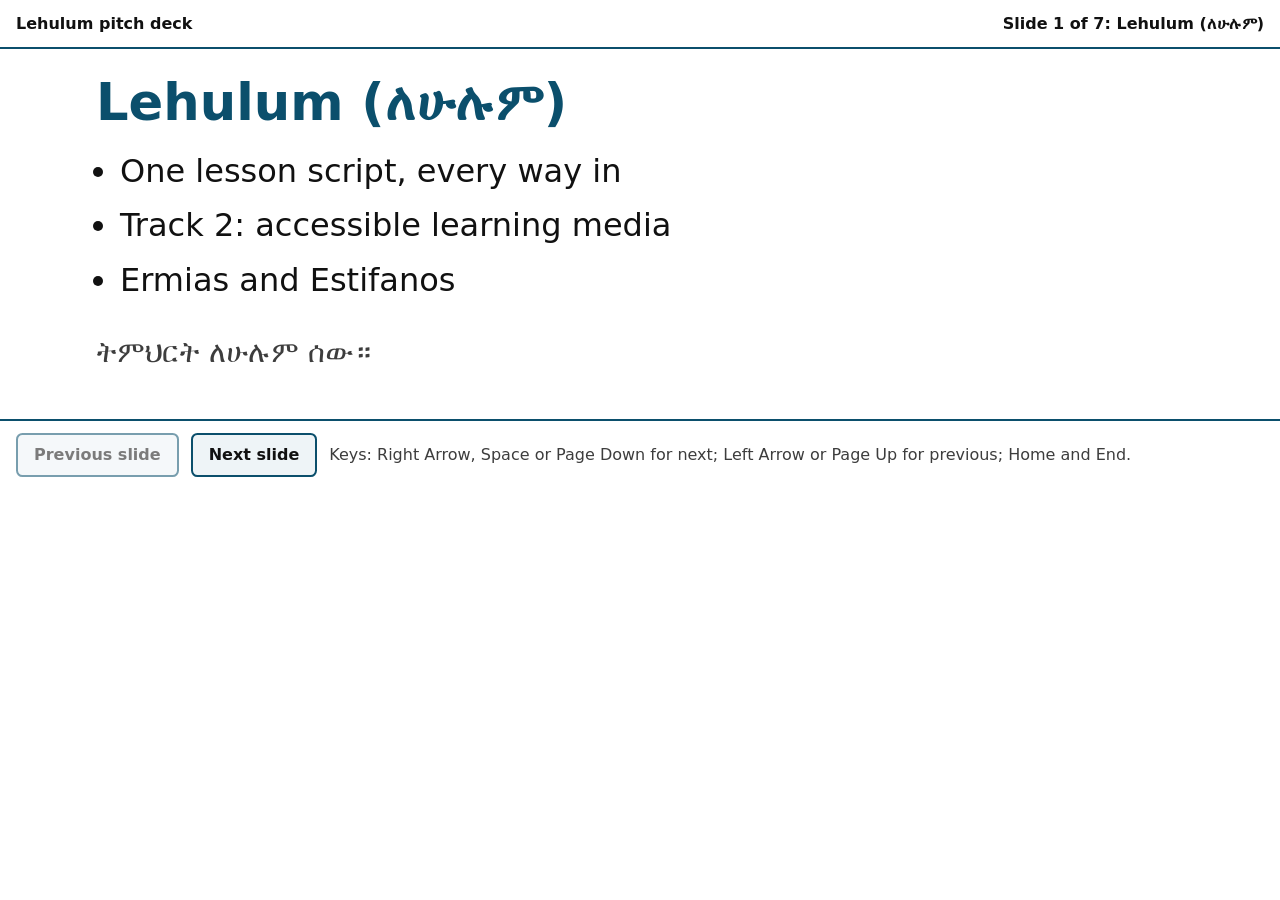
==== deck/deck.html @ bb72d4fd "Lehulum public demo (files mode) and deck" ====
<!doctype html>
<html lang="en">
<head>
<meta charset="utf-8">
<meta name="viewport" content="width=device-width, initial-scale=1">
<title>Lehulum pitch deck</title>
<meta name="description" content="Seven slides for the Lehulum final pitch, Track 2, ALX Digital Bridge accessibility hackathon.">
<link rel="stylesheet" href="deck.css">
</head>
<body>
<a class="skip" href="#slides">Skip to the slide</a>

<header class="deck-header">
  <p>Lehulum pitch deck</p>
  <p id="counter" class="counter" role="status" aria-live="polite" aria-atomic="true">Slide 1 of 7</p>
</header>

<main id="slides" aria-label="Slides">

<section class="slide is-current" aria-label="Slide 1 of 7">
  <h1>Lehulum (ለሁሉም)</h1>
  <ul>
    <li>One lesson script, every way in</li>
    <li>Track 2: accessible learning media</li>
    <li>Ermias and Estifanos</li>
  </ul>
  <p class="sub" lang="am">ትምህርት ለሁሉም ሰው።</p>
</section>

<section class="slide" aria-label="Slide 2 of 7" hidden>
  <h2>The problem</h2>
  <p>Two learners from the game plan tried one online lesson on 21 October.</p>
  <div class="grid">
    <div class="card"><h3>Hana</h3><ul><li>Deaf, Ethiopian Sign Language</li><li>Adama</li></ul></div>
    <div class="card"><h3>Dawit</h3><ul><li>Blind, TalkBack</li><li>Bahir Dar</li></ul></div>
  </div>
  <ul>
    <li>No captions. No signer.</li>
    <li>Buttons without labels.</li>
    <li>Nothing offline.</li>
  </ul>
  <p class="note">Hana and Dawit are personas from the game plan, not people we met.</p>
</section>

<section class="slide" aria-label="Slide 3 of 7" hidden>
  <h2>The idea</h2>
  <ul>
    <li>One lesson script</li>
    <li>Machines draft the captions</li>
    <li>A named person approves</li>
    <li>Only approved text reaches a learner</li>
  </ul>
  <p class="sub">Next: the main task, live.</p>
</section>

<section class="slide" aria-label="Slide 4 of 7" hidden>
  <h2>The main task, live</h2>
  <ul>
    <li>A Savanna page: starter files not edited</li>
    <li>Amharic captions, then play</li>
    <li>At two minutes the video pauses; the description goes to the screen reader</li>
    <li>Check question, then a certificate link: Verified, no name on it</li>
    <li>Job card: three-line summary, Ethiopian date</li>
  </ul>
  <p class="note">Sign window: labelled placeholder, not an interpreter.</p>
</section>

<section class="slide" aria-label="Slide 5 of 7" hidden>
  <h2>One lesson, many outputs</h2>
  <div class="grid">
    <div class="card"><h3>Learner</h3><ul><li>Captions: Amharic, English</li><li>Transcript</li><li>Descriptions</li><li>Braille file</li></ul></div>
    <div class="card"><h3>Slow phone</h3><ul><li>8 KB offline lesson</li><li>Data saver</li><li>No video until asked</li></ul></div>
    <div class="card"><h3>Pipeline</h3><ul><li>One real 90 s video</li><li>13 drafts</li><li>1 mistake: &ldquo;A I&rdquo; heard as &ldquo;A E I&rdquo;</li></ul></div>
  </div>
  <p>So a person approves every line.</p>
</section>

<section class="slide" aria-label="Slide 6 of 7" hidden>
  <h2>Adoption</h2>
  <ul>
    <li>One script tag, 34 KB gzipped</li>
    <li>Or a blank page with plain files, no server</li>
    <li>REST API and an OpenAPI file</li>
    <li>One <code>docker compose up</code></li>
    <li>Nothing leaves the host: no CDN, no analytics</li>
  </ul>
  <pre>&lt;lehulum-player lesson="lesson-001" api="..." lang="en"&gt;&lt;/lehulum-player&gt;</pre>
</section>

<section class="slide" aria-label="Slide 7 of 7" hidden>
  <h2>Honesty and the ask</h2>
  <ul>
    <li>Draft: all Amharic text</li>
    <li>Placeholder: the sign-language clip</li>
    <li>Not built: LTI 1.3, tagged PDF, offline service worker</li>
    <li>Not yet tested by a person with NVDA or TalkBack</li>
    <li>We need: a real interpreter and native Amharic reviewers</li>
  </ul>
  <p class="sub" lang="am">አመሰግናለሁ።</p>
  <p>Thank you. Questions.</p>
</section>

</main>

<nav class="deck-nav" aria-label="Slide navigation">
  <button type="button" id="prev">Previous slide</button>
  <button type="button" id="next">Next slide</button>
  <p class="hint">Keys: Right Arrow, Space or Page Down for next; Left Arrow or Page Up for previous; Home and End.</p>
</nav>

<script src="deck.js"></script>
</body>
</html>
---- deck/deck.css ----
:root {
  --bg: #ffffff;
  --fg: #111111;
  --muted: #3d3d3d;
  --accent: #0b4f6c;
  --panel: #eef4f7;
  --warn-bg: #fff4d6;
  --focus: #b00020;
  color-scheme: light;
}
@media (prefers-color-scheme: dark) {
  :root {
    --bg: #101418;
    --fg: #f5f5f5;
    --muted: #cfd6db;
    --accent: #8fd0ea;
    --panel: #1a222a;
    --warn-bg: #3a3010;
    --focus: #ffd54a;
    color-scheme: dark;
  }
}
* { box-sizing: border-box; }
html { font-size: 100%; }
body {
  margin: 0;
  background: var(--bg);
  color: var(--fg);
  font-family: system-ui, "Segoe UI", "Noto Sans Ethiopic", Nyala, sans-serif;
  line-height: 1.45;
}
a { color: var(--accent); }
.skip {
  position: absolute; left: 0; top: -4rem;
  background: #000; color: #fff; padding: 0.75rem 1rem; z-index: 10;
}
.skip:focus { top: 0; }
:focus-visible { outline: 3px solid var(--focus); outline-offset: 3px; }

.deck-header {
  display: flex; flex-wrap: wrap; gap: 0.75rem; align-items: center; justify-content: space-between;
  padding: 0.75rem 1rem; border-bottom: 2px solid var(--accent);
}
.deck-header p { margin: 0; font-weight: 600; }
.counter { font-variant-numeric: tabular-nums; }

main { padding: 1rem; max-width: 70rem; margin: 0 auto; }
.slide { display: none; }
.slide.is-current { display: block; }
.slide h1, .slide h2 { font-size: clamp(1.9rem, 4.5vw, 3.2rem); line-height: 1.15; margin: 0.5rem 0 1rem; color: var(--accent); }
.slide ul { font-size: clamp(1.2rem, 2.8vw, 2rem); padding-left: 1.5rem; margin: 0 0 1rem; }
.slide li { margin: 0.5rem 0; }
.slide p { font-size: clamp(1.15rem, 2.6vw, 1.8rem); max-width: 60rem; }
.sub { color: var(--muted); }
.note { background: var(--warn-bg); border-left: 6px solid var(--accent); padding: 0.75rem 1rem; font-size: clamp(1rem, 2.2vw, 1.4rem); }
.grid { display: grid; gap: 1rem; grid-template-columns: repeat(auto-fit, minmax(16rem, 1fr)); }
.card { background: var(--panel); border: 2px solid var(--accent); border-radius: 0.5rem; padding: 0.75rem 1rem; }
.card h3 { margin: 0 0 0.5rem; font-size: clamp(1.2rem, 2.6vw, 1.7rem); }
.card ul { font-size: clamp(1rem, 2.2vw, 1.4rem); }
code { font-family: ui-monospace, Consolas, monospace; background: var(--panel); padding: 0.1rem 0.3rem; word-break: break-word; }
pre { background: var(--panel); padding: 0.75rem; overflow-x: auto; max-width: 100%; font-size: clamp(0.9rem, 2vw, 1.2rem); white-space: pre-wrap; word-break: break-word; }

.deck-nav {
  display: flex; flex-wrap: wrap; gap: 0.75rem; align-items: center;
  padding: 0.75rem 1rem; border-top: 2px solid var(--accent);
}
button {
  min-width: 44px; min-height: 44px; padding: 0.5rem 1rem;
  font: inherit; font-weight: 600; cursor: pointer;
  color: var(--fg); background: var(--panel); border: 2px solid var(--accent); border-radius: 0.4rem;
}
button:hover { background: var(--bg); }
button[disabled] { opacity: 0.55; cursor: not-allowed; }
.hint { margin: 0; color: var(--muted); font-size: 1rem; }
.sr-only { position: absolute; width: 1px; height: 1px; overflow: hidden; clip: rect(0 0 0 0); white-space: nowrap; }

@media (prefers-reduced-motion: no-preference) {
  .slide.is-current { animation: fade 0.2s ease-out; }
  @keyframes fade { from { opacity: 0; } to { opacity: 1; } }
}
@media (prefers-reduced-motion: reduce) {
  * { animation: none !important; transition: none !important; scroll-behavior: auto !important; }
}
@media print {
  .slide { display: block; page-break-after: always; }
  .deck-header, .deck-nav, .skip { display: none; }
}
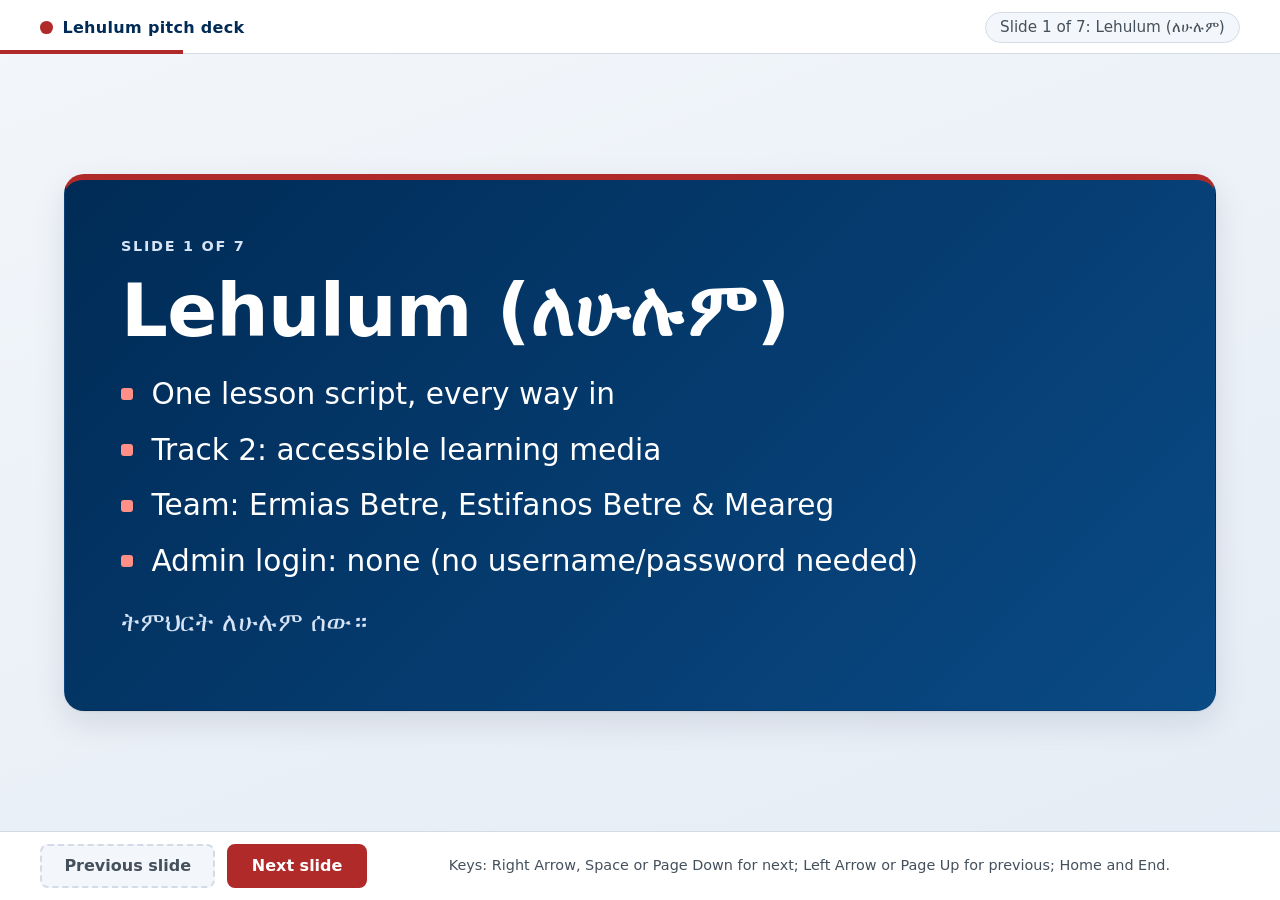
==== commit 791af0cb: "Update deck: new design, slide 7 wording" ====
--- a/deck/deck.html
+++ b/deck/deck.html
@@ -13,6 +13,7 @@
 <header class="deck-header">
   <p>Lehulum pitch deck</p>
   <p id="counter" class="counter" role="status" aria-live="polite" aria-atomic="true">Slide 1 of 7</p>
+  <progress id="bar" class="progress" max="7" value="1" aria-hidden="true"></progress>
 </header>
 
 <main id="slides" aria-label="Slides">
@@ -22,7 +23,8 @@
   <ul>
     <li>One lesson script, every way in</li>
     <li>Track 2: accessible learning media</li>
-    <li>Ermias and Estifanos</li>
+    <li>Team: Ermias Betre, Estifanos Betre & Meareg</li>
+    <li>Admin login: none (no username/password needed)</li>
   </ul>
   <p class="sub" lang="am">ትምህርት ለሁሉም ሰው።</p>
 </section>
@@ -92,8 +94,8 @@
   <ul>
     <li>Draft: all Amharic text</li>
     <li>Placeholder: the sign-language clip</li>
-    <li>Not built: LTI 1.3, tagged PDF, offline service worker</li>
-    <li>Not yet tested by a person with NVDA or TalkBack</li>
+    <li>Not built: LTI 1.3, tagged PDF</li>
+    <li>Tested by one person with NVDA and Chrome; not yet with TalkBack</li>
     <li>We need: a real interpreter and native Amharic reviewers</li>
   </ul>
   <p class="sub" lang="am">አመሰግናለሁ።</p>
--- a/deck/deck.css
+++ b/deck/deck.css
@@ -1,22 +1,45 @@
+/* Lehulum pitch deck. Colours follow the player (navy headings, one red action). No external fonts or files. */
 :root {
-  --bg: #ffffff;
-  --fg: #111111;
-  --muted: #3d3d3d;
-  --accent: #0b4f6c;
-  --panel: #eef4f7;
-  --warn-bg: #fff4d6;
-  --focus: #b00020;
+  --bg: #f3f6fa;
+  --bg-2: #e4ecf5;
+  --surface: #ffffff;
+  --fg: #16202c;
+  --muted: #44505c;
+  --heading: #002b56;
+  --accent: #002b56;
+  --brand: #b02a2a;
+  --brand-press: #8f2020;
+  --line: #d3dce6;
+  --panel: #f3f6fa;
+  --warn-bg: #fff3cd;
+  --warn-line: #997404;
+  --focus: #0060c7;
+  --shadow: 0 1px 2px rgba(0, 20, 50, 0.06), 0 12px 32px rgba(0, 20, 50, 0.1);
+  --hero-1: #002b56;
+  --hero-2: #0a4a85;
+  --hero-fg: #ffffff;
+  --hero-muted: #d6e4f5;
   color-scheme: light;
 }
 @media (prefers-color-scheme: dark) {
   :root {
-    --bg: #101418;
-    --fg: #f5f5f5;
-    --muted: #cfd6db;
-    --accent: #8fd0ea;
-    --panel: #1a222a;
+    --bg: #0a121c;
+    --bg-2: #101c2b;
+    --surface: #14202f;
+    --fg: #eef3f8;
+    --muted: #c3cfdb;
+    --heading: #9cd0f5;
+    --accent: #9cd0f5;
+    --brand: #e5675f;
+    --brand-press: #f08a83;
+    --line: #2a3a4e;
+    --panel: #0f1a28;
     --warn-bg: #3a3010;
+    --warn-line: #e0b53a;
     --focus: #ffd54a;
+    --shadow: 0 1px 2px rgba(0, 0, 0, 0.4), 0 12px 32px rgba(0, 0, 0, 0.45);
+    --hero-1: #0b2a4d;
+    --hero-2: #14487f;
     color-scheme: dark;
   }
 }
@@ -24,64 +47,108 @@
 html { font-size: 100%; }
 body {
   margin: 0;
-  background: var(--bg);
+  min-height: 100vh;
+  display: flex;
+  flex-direction: column;
+  background: linear-gradient(160deg, var(--bg) 0%, var(--bg-2) 100%) fixed;
   color: var(--fg);
-  font-family: system-ui, "Segoe UI", "Noto Sans Ethiopic", Nyala, sans-serif;
-  line-height: 1.45;
+  font-family: Poppins, "Segoe UI", system-ui, "Noto Sans Ethiopic", Nyala, sans-serif;
+  line-height: 1.5;
 }
 a { color: var(--accent); }
-.skip {
-  position: absolute; left: 0; top: -4rem;
-  background: #000; color: #fff; padding: 0.75rem 1rem; z-index: 10;
+.skip { position: absolute; left: 0; top: -4rem; background: #000; color: #fff; padding: 0.75rem 1rem; z-index: 10; }
+.skip:focus { top: 0; }
+:focus-visible { outline: 3px solid var(--focus); outline-offset: 3px; box-shadow: 0 0 0 6px #fff; }
+@media (prefers-color-scheme: dark) { :focus-visible { box-shadow: 0 0 0 6px #000; } }
+
+/* header: wordmark, slide counter, thin progress bar */
+.deck-header {
+  display: flex; flex-wrap: wrap; gap: 0.5rem 1rem; align-items: center; justify-content: space-between;
+  padding: 0.75rem clamp(1rem, 4vw, 2.5rem) 0.6rem;
+  background: var(--surface); border-bottom: 1px solid var(--line);
+  position: relative;
 }
-.skip:focus { top: 0; }
-:focus-visible { outline: 3px solid var(--focus); outline-offset: 3px; }
+.deck-header > p:first-of-type { margin: 0; font-weight: 700; letter-spacing: 0.02em; color: var(--heading); display: flex; align-items: center; gap: 0.6rem; }
+.deck-header > p:first-of-type::before { content: ""; width: 0.8rem; height: 0.8rem; border-radius: 50%; background: var(--brand); display: inline-block; }
+.counter { margin: 0; font-variant-numeric: tabular-nums; font-size: 0.95rem; color: var(--muted); background: var(--panel); border: 1px solid var(--line); border-radius: 999px; padding: 0.2rem 0.9rem; }
+.progress { position: absolute; left: 0; right: 0; bottom: -1px; width: 100%; height: 4px; border: 0; appearance: none; -webkit-appearance: none; background: transparent; }
+.progress::-webkit-progress-bar { background: transparent; }
+.progress::-webkit-progress-value { background: var(--brand); transition: width 0.3s ease; }
+.progress::-moz-progress-bar { background: var(--brand); }
 
-.deck-header {
-  display: flex; flex-wrap: wrap; gap: 0.75rem; align-items: center; justify-content: space-between;
-  padding: 0.75rem 1rem; border-bottom: 2px solid var(--accent);
+/* stage */
+main { flex: 1; display: flex; align-items: center; justify-content: center; padding: clamp(1rem, 3vw, 2.5rem); width: 100%; }
+.slide { display: none; width: 100%; max-width: 72rem; counter-increment: slide; }
+.slide.is-current { display: block; }
+main { counter-reset: slide; }
+.slide {
+  position: relative; background: var(--surface); border: 1px solid var(--line); border-radius: 1.25rem; box-shadow: var(--shadow);
+  padding: clamp(1.5rem, 4.5vw, 3.5rem); border-top: 6px solid var(--brand);
 }
-.deck-header p { margin: 0; font-weight: 600; }
-.counter { font-variant-numeric: tabular-nums; }
+.slide::before {
+  content: attr(aria-label) / "";
+  display: block; font-size: 0.9rem; font-weight: 700; letter-spacing: 0.12em; text-transform: uppercase; color: var(--muted); margin-bottom: 0.75rem;
+}
+.slide h1, .slide h2 { font-size: clamp(2rem, 5vw, 3.6rem); line-height: 1.12; margin: 0 0 1.25rem; color: var(--heading); letter-spacing: -0.01em; }
+.slide ul { font-size: clamp(1.15rem, 2.6vw, 1.85rem); list-style: none; padding: 0; margin: 0 0 1.25rem; }
+.slide li { position: relative; padding-left: 1.9rem; margin: 0.7rem 0; }
+.slide li::before { content: ""; position: absolute; left: 0; top: 0.55em; width: 0.75rem; height: 0.75rem; border-radius: 3px; background: var(--brand); }
+.slide p { font-size: clamp(1.1rem, 2.4vw, 1.6rem); max-width: 60rem; margin: 0.75rem 0; }
+.sub { color: var(--muted); }
+.note { background: var(--warn-bg); border-left: 6px solid var(--warn-line); border-radius: 0.5rem; padding: 0.85rem 1.1rem; font-size: clamp(1rem, 2vw, 1.3rem) !important; }
 
-main { padding: 1rem; max-width: 70rem; margin: 0 auto; }
-.slide { display: none; }
-.slide.is-current { display: block; }
-.slide h1, .slide h2 { font-size: clamp(1.9rem, 4.5vw, 3.2rem); line-height: 1.15; margin: 0.5rem 0 1rem; color: var(--accent); }
-.slide ul { font-size: clamp(1.2rem, 2.8vw, 2rem); padding-left: 1.5rem; margin: 0 0 1rem; }
-.slide li { margin: 0.5rem 0; }
-.slide p { font-size: clamp(1.15rem, 2.6vw, 1.8rem); max-width: 60rem; }
-.sub { color: var(--muted); }
-.note { background: var(--warn-bg); border-left: 6px solid var(--accent); padding: 0.75rem 1rem; font-size: clamp(1rem, 2.2vw, 1.4rem); }
-.grid { display: grid; gap: 1rem; grid-template-columns: repeat(auto-fit, minmax(16rem, 1fr)); }
-.card { background: var(--panel); border: 2px solid var(--accent); border-radius: 0.5rem; padding: 0.75rem 1rem; }
-.card h3 { margin: 0 0 0.5rem; font-size: clamp(1.2rem, 2.6vw, 1.7rem); }
-.card ul { font-size: clamp(1rem, 2.2vw, 1.4rem); }
-code { font-family: ui-monospace, Consolas, monospace; background: var(--panel); padding: 0.1rem 0.3rem; word-break: break-word; }
-pre { background: var(--panel); padding: 0.75rem; overflow-x: auto; max-width: 100%; font-size: clamp(0.9rem, 2vw, 1.2rem); white-space: pre-wrap; word-break: break-word; }
+/* title and closing slides get the navy hero look */
+.slide:first-child, .slide:last-child { background: linear-gradient(135deg, var(--hero-1), var(--hero-2)); border-color: transparent; border-top-color: var(--brand); color: var(--hero-fg); }
+.slide:first-child h1, .slide:last-child h2 { color: var(--hero-fg); font-size: clamp(2.4rem, 6.5vw, 4.6rem); }
+.slide:first-child::before, .slide:last-child::before { color: var(--hero-muted); }
+.slide:first-child .sub, .slide:last-child .sub { color: var(--hero-muted); }
+.slide:first-child li::before, .slide:last-child li::before { background: #ff8f87; }
+.slide:first-child p, .slide:last-child p { color: var(--hero-fg); }
 
+/* cards */
+.grid { display: grid; gap: 1.1rem; grid-template-columns: repeat(auto-fit, minmax(15rem, 1fr)); margin: 0 0 1.25rem; }
+.card { background: var(--panel); border: 1px solid var(--line); border-top: 5px solid var(--accent); border-radius: 0.9rem; padding: 1rem 1.25rem; }
+.card h3 { margin: 0 0 0.4rem; font-size: clamp(1.2rem, 2.4vw, 1.6rem); color: var(--heading); }
+.card ul { font-size: clamp(1rem, 2vw, 1.3rem); margin: 0; }
+.card li { margin: 0.4rem 0; padding-left: 1.4rem; }
+.card li::before { width: 0.55rem; height: 0.55rem; top: 0.6em; }
+code { font-family: ui-monospace, Consolas, monospace; background: var(--panel); padding: 0.1rem 0.35rem; border-radius: 4px; word-break: break-word; }
+pre { background: #0d1b2a; color: #e8f1fa; padding: 1rem 1.25rem; border-radius: 0.75rem; overflow-x: auto; max-width: 100%; font-size: clamp(0.85rem, 1.8vw, 1.15rem); white-space: pre-wrap; word-break: break-word; margin: 0; }
+
+/* navigation bar */
 .deck-nav {
-  display: flex; flex-wrap: wrap; gap: 0.75rem; align-items: center;
-  padding: 0.75rem 1rem; border-top: 2px solid var(--accent);
+  display: flex; flex-wrap: wrap; gap: 0.75rem; align-items: center; justify-content: center;
+  padding: 0.75rem clamp(1rem, 4vw, 2.5rem); background: var(--surface); border-top: 1px solid var(--line);
+  position: sticky; bottom: 0;
 }
 button {
-  min-width: 44px; min-height: 44px; padding: 0.5rem 1rem;
+  min-width: 44px; min-height: 44px; padding: 0.5rem 1.4rem;
   font: inherit; font-weight: 600; cursor: pointer;
-  color: var(--fg); background: var(--panel); border: 2px solid var(--accent); border-radius: 0.4rem;
+  color: var(--heading); background: var(--surface); border: 2px solid var(--accent); border-radius: 0.5rem;
 }
-button:hover { background: var(--bg); }
-button[disabled] { opacity: 0.55; cursor: not-allowed; }
-.hint { margin: 0; color: var(--muted); font-size: 1rem; }
+button:hover:not([disabled]) { background: var(--bg-2); }
+#next { background: var(--brand); border-color: var(--brand); color: #fff; }
+#next:hover:not([disabled]) { background: var(--brand-press); border-color: var(--brand-press); }
+@media (prefers-color-scheme: dark) { #next { color: #1a0b0a; } #next:hover:not([disabled]) { color: #1a0b0a; } }
+button[disabled] { opacity: 1; background: var(--panel); color: var(--muted); border: 2px dashed var(--line); cursor: not-allowed; }
+.hint { margin: 0; color: var(--muted); font-size: 0.9rem; flex: 1 1 22rem; text-align: center; }
 .sr-only { position: absolute; width: 1px; height: 1px; overflow: hidden; clip: rect(0 0 0 0); white-space: nowrap; }
 
 @media (prefers-reduced-motion: no-preference) {
-  .slide.is-current { animation: fade 0.2s ease-out; }
-  @keyframes fade { from { opacity: 0; } to { opacity: 1; } }
+  .slide.is-current { animation: rise 0.3s ease-out; }
+  @keyframes rise { from { opacity: 0; transform: translateY(10px); } to { opacity: 1; transform: none; } }
 }
 @media (prefers-reduced-motion: reduce) {
   * { animation: none !important; transition: none !important; scroll-behavior: auto !important; }
 }
+@media (forced-colors: active) {
+  .slide, .card, button { border: 2px solid CanvasText; }
+  .slide li::before { background: CanvasText; }
+  .progress::-webkit-progress-value, .progress::-moz-progress-bar { background: Highlight; }
+}
 @media print {
-  .slide { display: block; page-break-after: always; }
+  body { background: #fff; display: block; }
+  main { display: block; padding: 0; counter-reset: slide; }
+  .slide { display: block !important; page-break-after: always; box-shadow: none; max-width: none; }
   .deck-header, .deck-nav, .skip { display: none; }
 }
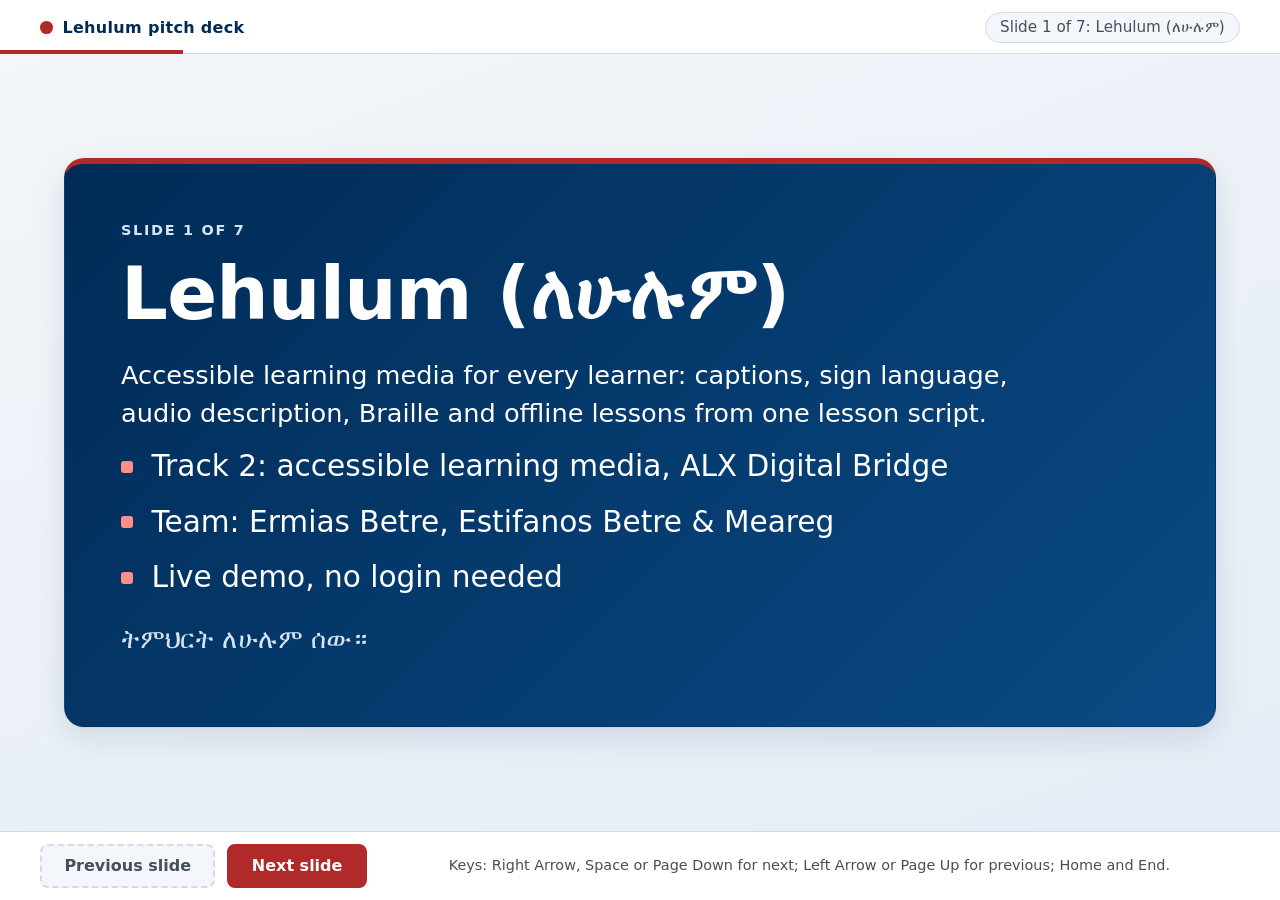
==== commit 03fc423d: "Update deck content: live demo slide, outputs, adopt and trust, honest status" ====
--- a/deck/deck.html
+++ b/deck/deck.html
@@ -20,84 +20,73 @@
 
 <section class="slide is-current" aria-label="Slide 1 of 7">
   <h1>Lehulum (ለሁሉም)</h1>
+  <p class="lead">Accessible learning media for every learner: captions, sign language, audio description, Braille and offline lessons from one lesson script.</p>
   <ul>
-    <li>One lesson script, every way in</li>
-    <li>Track 2: accessible learning media</li>
-    <li>Team: Ermias Betre, Estifanos Betre & Meareg</li>
-    <li>Admin login: none (no username/password needed)</li>
+    <li>Track 2: accessible learning media, ALX Digital Bridge</li>
+    <li>Team: Ermias Betre, Estifanos Betre &amp; Meareg</li>
+    <li>Live demo, no login needed</li>
   </ul>
   <p class="sub" lang="am">ትምህርት ለሁሉም ሰው።</p>
 </section>
 
 <section class="slide" aria-label="Slide 2 of 7" hidden>
-  <h2>The problem</h2>
-  <p>Two learners from the game plan tried one online lesson on 21 October.</p>
+  <h2>One online lesson, two learners shut out</h2>
+  <p>We followed two learners from the game plan through the same lesson.</p>
   <div class="grid">
-    <div class="card"><h3>Hana</h3><ul><li>Deaf, Ethiopian Sign Language</li><li>Adama</li></ul></div>
-    <div class="card"><h3>Dawit</h3><ul><li>Blind, TalkBack</li><li>Bahir Dar</li></ul></div>
+    <div class="card"><h3>Hana, Adama</h3><ul><li>Deaf, uses Ethiopian Sign Language</li><li>No captions, no signer</li><li>Cannot follow the lesson</li></ul></div>
+    <div class="card"><h3>Dawit, Bahir Dar</h3><ul><li>Blind, uses TalkBack</li><li>Buttons without names</li><li>Cannot start the video</li></ul></div>
+    <div class="card"><h3>Both</h3><ul><li>Nothing works offline</li><li>Heavy video on a slow phone</li><li>No Amharic in the interface</li></ul></div>
   </div>
-  <ul>
-    <li>No captions. No signer.</li>
-    <li>Buttons without labels.</li>
-    <li>Nothing offline.</li>
-  </ul>
   <p class="note">Hana and Dawit are personas from the game plan, not people we met.</p>
 </section>
 
 <section class="slide" aria-label="Slide 3 of 7" hidden>
-  <h2>The idea</h2>
-  <ul>
-    <li>One lesson script</li>
-    <li>Machines draft the captions</li>
-    <li>A named person approves</li>
-    <li>Only approved text reaches a learner</li>
-  </ul>
-  <p class="sub">Next: the main task, live.</p>
+  <h2>The idea: one script, every way in</h2>
+  <div class="grid steps">
+    <div class="card"><h3>1. One script</h3><ul><li>The instructor writes the lesson once</li></ul></div>
+    <div class="card"><h3>2. Machines draft</h3><ul><li>Captions, translation, audio-only version</li></ul></div>
+    <div class="card"><h3>3. A person approves</h3><ul><li>Every line has a named reviewer</li></ul></div>
+    <div class="card"><h3>4. Learners get it</h3><ul><li>Only approved text reaches a learner</li></ul></div>
+  </div>
+  <p class="sub">Why a person: our pipeline heard &ldquo;A I&rdquo; as &ldquo;A E I&rdquo;. Machines help; people decide.</p>
 </section>
 
 <section class="slide" aria-label="Slide 4 of 7" hidden>
-  <h2>The main task, live</h2>
-  <ul>
-    <li>A Savanna page: starter files not edited</li>
-    <li>Amharic captions, then play</li>
-    <li>At two minutes the video pauses; the description goes to the screen reader</li>
-    <li>Check question, then a certificate link: Verified, no name on it</li>
-    <li>Job card: three-line summary, Ethiopian date</li>
+  <h2>Try it now: live, no login</h2>
+  <ul class="links">
+    <li><a href="https://ermiasdesalegn.github.io/lehulum-demo/blank.html">Lesson 1 player</a> <span>captions in Amharic and English, sign window, audio description at 2:00</span></li>
+    <li><a href="https://ermiasdesalegn.github.io/lehulum-demo/lesson-002.html">Lesson 2 player</a> <span>a real 90-second video with its sign-language track</span></li>
+    <li><a href="https://ermiasdesalegn.github.io/lehulum-demo/instructor.html">Instructor Studio</a> <span>add a lecture and a sign video, watch them stay in sync, review captions</span></li>
   </ul>
-  <p class="note">Sign window: labelled placeholder, not an interpreter.</p>
+  <p class="note">Keyboard only works everywhere. At two minutes the video pauses and the description goes to the learner's own screen reader.</p>
 </section>
 
 <section class="slide" aria-label="Slide 5 of 7" hidden>
   <h2>One lesson, many outputs</h2>
   <div class="grid">
-    <div class="card"><h3>Learner</h3><ul><li>Captions: Amharic, English</li><li>Transcript</li><li>Descriptions</li><li>Braille file</li></ul></div>
-    <div class="card"><h3>Slow phone</h3><ul><li>8 KB offline lesson</li><li>Data saver</li><li>No video until asked</li></ul></div>
-    <div class="card"><h3>Pipeline</h3><ul><li>One real 90 s video</li><li>13 drafts</li><li>1 mistake: &ldquo;A I&rdquo; heard as &ldquo;A E I&rdquo;</li></ul></div>
+    <div class="card"><h3>For each learner</h3><ul><li>Captions: Amharic, English</li><li>Movable sign-language window</li><li>Audio description, transcript</li><li>Tagged PDF and Braille file</li></ul></div>
+    <div class="card"><h3>For a slow phone</h3><ul><li>8 KB offline lesson</li><li>Audio-only 64 kbps version</li><li>Data saver: no video until asked</li></ul></div>
+    <div class="card"><h3>For the instructor</h3><ul><li>One real 90 s video in, 13 caption drafts out</li><li>Review table, one click to approve</li><li>Job card with spoken summary</li></ul></div>
   </div>
-  <p>So a person approves every line.</p>
 </section>
 
 <section class="slide" aria-label="Slide 6 of 7" hidden>
-  <h2>Adoption</h2>
-  <ul>
-    <li>One script tag, 34 KB gzipped</li>
-    <li>Or a blank page with plain files, no server</li>
-    <li>REST API and an OpenAPI file</li>
-    <li>One <code>docker compose up</code></li>
-    <li>Nothing leaves the host: no CDN, no analytics</li>
-  </ul>
+  <h2>Easy to adopt, easy to trust</h2>
+  <div class="grid">
+    <div class="card"><h3>Adopt it</h3><ul><li>One script tag, 37 KB gzipped</li><li>Or plain files, no server</li><li>REST API and OpenAPI file</li><li>One <code>docker compose up</code></li></ul></div>
+    <div class="card"><h3>Trust it</h3><ul><li>259 unit, 320 API and 51 browser tests pass</li><li>Automated axe checks clean in every state tested</li><li>Nothing leaves the host: no CDN, no analytics</li></ul></div>
+  </div>
   <pre>&lt;lehulum-player lesson="lesson-001" api="..." lang="en"&gt;&lt;/lehulum-player&gt;</pre>
 </section>
 
 <section class="slide" aria-label="Slide 7 of 7" hidden>
   <h2>Honesty and the ask</h2>
-  <ul>
-    <li>Draft: all Amharic text</li>
-    <li>Placeholder: the sign-language clip</li>
-    <li>Not built: LTI 1.3, tagged PDF</li>
-    <li>Tested by one person with NVDA and Chrome; not yet with TalkBack</li>
-    <li>We need: a real interpreter and native Amharic reviewers</li>
-  </ul>
+  <div class="grid">
+    <div class="card"><h3>Done and tested</h3><ul><li>NVDA + Chrome run by one person: one problem found (the slider read the clock every second), fixed and re-tested</li></ul></div>
+    <div class="card"><h3>Still draft</h3><ul><li>All Amharic text</li><li>The sign-language clips are placeholders</li><li>Not yet tried on TalkBack or a real phone</li></ul></div>
+    <div class="card"><h3>Not built</h3><ul><li>LTI 1.3 (explained in the README)</li><li>Recorded live-session viewer</li></ul></div>
+  </div>
+  <p><strong>We need:</strong> a real interpreter, native Amharic reviewers, and learners to test with.</p>
   <p class="sub" lang="am">አመሰግናለሁ።</p>
   <p>Thank you. Questions.</p>
 </section>
--- a/deck/deck.css
+++ b/deck/deck.css
@@ -115,6 +115,22 @@
 code { font-family: ui-monospace, Consolas, monospace; background: var(--panel); padding: 0.1rem 0.35rem; border-radius: 4px; word-break: break-word; }
 pre { background: #0d1b2a; color: #e8f1fa; padding: 1rem 1.25rem; border-radius: 0.75rem; overflow-x: auto; max-width: 100%; font-size: clamp(0.85rem, 1.8vw, 1.15rem); white-space: pre-wrap; word-break: break-word; margin: 0; }
 
+/* cards on the dark title and closing slides keep dark-on-light text */
+.slide:first-child .card, .slide:last-child .card { color: var(--fg); }
+.slide:first-child .card li::before, .slide:last-child .card li::before { background: var(--brand); }
+
+/* title lead, live links */
+.lead { color: var(--hero-muted); max-width: 48rem; }
+.links { margin: 0 0 1.25rem; }
+.links li { padding-left: 0; margin: 0.9rem 0; }
+.links li::before { display: none; }
+.links a { display: inline-flex; align-items: center; min-height: 44px; font-weight: 700; color: var(--heading); text-underline-offset: 0.2em; }
+.links span { display: block; font-size: 0.8em; color: var(--muted); }
+.steps .card { border-top-color: var(--brand); }
+.steps .card ul { margin: 0; }
+.steps .card li::before { display: none; }
+.steps .card li { padding-left: 0; }
+
 /* navigation bar */
 .deck-nav {
   display: flex; flex-wrap: wrap; gap: 0.75rem; align-items: center; justify-content: center;
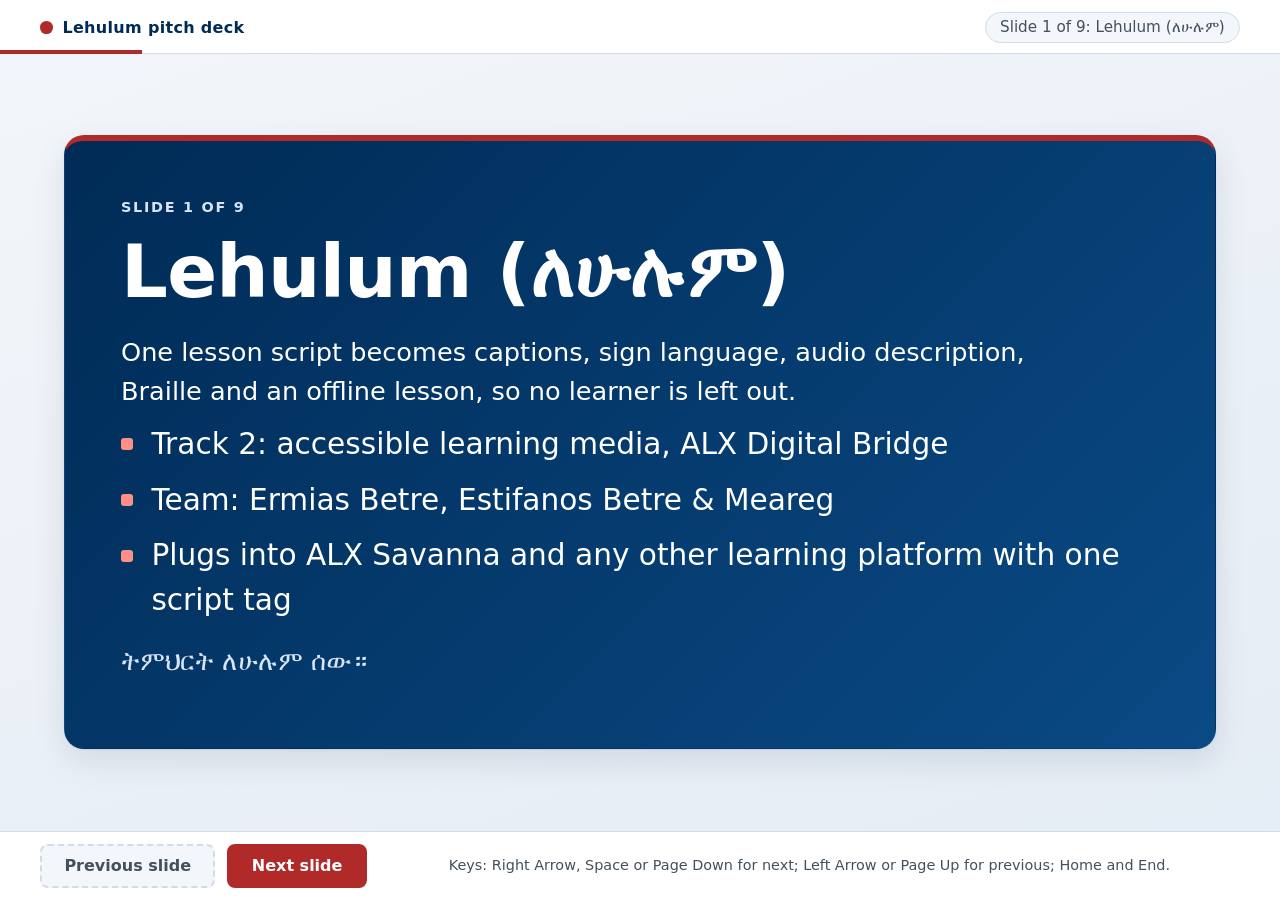
==== commit 2e902555: "Update deck: nine slides, richer content" ====
--- a/deck/deck.html
+++ b/deck/deck.html
@@ -4,7 +4,7 @@
 <meta charset="utf-8">
 <meta name="viewport" content="width=device-width, initial-scale=1">
 <title>Lehulum pitch deck</title>
-<meta name="description" content="Seven slides for the Lehulum final pitch, Track 2, ALX Digital Bridge accessibility hackathon.">
+<meta name="description" content="Nine slides for the Lehulum final pitch, Track 2, ALX Digital Bridge accessibility hackathon.">
 <link rel="stylesheet" href="deck.css">
 </head>
 <body>
@@ -12,81 +12,106 @@
 
 <header class="deck-header">
   <p>Lehulum pitch deck</p>
-  <p id="counter" class="counter" role="status" aria-live="polite" aria-atomic="true">Slide 1 of 7</p>
-  <progress id="bar" class="progress" max="7" value="1" aria-hidden="true"></progress>
+  <p id="counter" class="counter" role="status" aria-live="polite" aria-atomic="true">Slide 1 of 9</p>
+  <progress id="bar" class="progress" max="9" value="1" aria-hidden="true"></progress>
 </header>
 
 <main id="slides" aria-label="Slides">
 
-<section class="slide is-current" aria-label="Slide 1 of 7">
+<section class="slide is-current" aria-label="Slide 1 of 9">
   <h1>Lehulum (ለሁሉም)</h1>
-  <p class="lead">Accessible learning media for every learner: captions, sign language, audio description, Braille and offline lessons from one lesson script.</p>
+  <p class="lead">One lesson script becomes captions, sign language, audio description, Braille and an offline lesson, so no learner is left out.</p>
   <ul>
     <li>Track 2: accessible learning media, ALX Digital Bridge</li>
     <li>Team: Ermias Betre, Estifanos Betre &amp; Meareg</li>
-    <li>Live demo, no login needed</li>
+    <li>Plugs into ALX Savanna and any other learning platform with one script tag</li>
   </ul>
   <p class="sub" lang="am">ትምህርት ለሁሉም ሰው።</p>
 </section>
 
-<section class="slide" aria-label="Slide 2 of 7" hidden>
-  <h2>One online lesson, two learners shut out</h2>
-  <p>We followed two learners from the game plan through the same lesson.</p>
+<section class="slide" aria-label="Slide 2 of 9" hidden>
+  <h2>An online lesson that shuts people out</h2>
+  <p>We followed two learners from the game plan through one ordinary lesson. The untouched Savanna starter page shows the same gaps: a video with no captions, no signer, no description.</p>
   <div class="grid">
-    <div class="card"><h3>Hana, Adama</h3><ul><li>Deaf, uses Ethiopian Sign Language</li><li>No captions, no signer</li><li>Cannot follow the lesson</li></ul></div>
-    <div class="card"><h3>Dawit, Bahir Dar</h3><ul><li>Blind, uses TalkBack</li><li>Buttons without names</li><li>Cannot start the video</li></ul></div>
-    <div class="card"><h3>Both</h3><ul><li>Nothing works offline</li><li>Heavy video on a slow phone</li><li>No Amharic in the interface</li></ul></div>
+    <div class="card"><h3>Hana, Adama</h3><ul><li>Deaf; Ethiopian Sign Language is her first language</li><li>No captions, no signer: she cannot follow</li></ul></div>
+    <div class="card"><h3>Dawit, Bahir Dar</h3><ul><li>Blind; uses TalkBack</li><li>Buttons have no names, so he cannot even start the video</li></ul></div>
+    <div class="card"><h3>Both</h3><ul><li>Nothing works offline</li><li>Heavy video on a slow phone</li><li>Nothing in Amharic</li></ul></div>
   </div>
   <p class="note">Hana and Dawit are personas from the game plan, not people we met.</p>
 </section>
 
-<section class="slide" aria-label="Slide 3 of 7" hidden>
-  <h2>The idea: one script, every way in</h2>
-  <div class="grid steps">
-    <div class="card"><h3>1. One script</h3><ul><li>The instructor writes the lesson once</li></ul></div>
-    <div class="card"><h3>2. Machines draft</h3><ul><li>Captions, translation, audio-only version</li></ul></div>
-    <div class="card"><h3>3. A person approves</h3><ul><li>Every line has a named reviewer</li></ul></div>
-    <div class="card"><h3>4. Learners get it</h3><ul><li>Only approved text reaches a learner</li></ul></div>
-  </div>
-  <p class="sub">Why a person: our pipeline heard &ldquo;A I&rdquo; as &ldquo;A E I&rdquo;. Machines help; people decide.</p>
-</section>
-
-<section class="slide" aria-label="Slide 4 of 7" hidden>
-  <h2>Try it now: live, no login</h2>
-  <ul class="links">
-    <li><a href="https://ermiasdesalegn.github.io/lehulum-demo/blank.html">Lesson 1 player</a> <span>captions in Amharic and English, sign window, audio description at 2:00</span></li>
-    <li><a href="https://ermiasdesalegn.github.io/lehulum-demo/lesson-002.html">Lesson 2 player</a> <span>a real 90-second video with its sign-language track</span></li>
-    <li><a href="https://ermiasdesalegn.github.io/lehulum-demo/instructor.html">Instructor Studio</a> <span>add a lecture and a sign video, watch them stay in sync, review captions</span></li>
-  </ul>
-  <p class="note">Keyboard only works everywhere. At two minutes the video pauses and the description goes to the learner's own screen reader.</p>
-</section>
-
-<section class="slide" aria-label="Slide 5 of 7" hidden>
-  <h2>One lesson, many outputs</h2>
-  <div class="grid">
-    <div class="card"><h3>For each learner</h3><ul><li>Captions: Amharic, English</li><li>Movable sign-language window</li><li>Audio description, transcript</li><li>Tagged PDF and Braille file</li></ul></div>
-    <div class="card"><h3>For a slow phone</h3><ul><li>8 KB offline lesson</li><li>Audio-only 64 kbps version</li><li>Data saver: no video until asked</li></ul></div>
-    <div class="card"><h3>For the instructor</h3><ul><li>One real 90 s video in, 13 caption drafts out</li><li>Review table, one click to approve</li><li>Job card with spoken summary</li></ul></div>
+<section class="slide" aria-label="Slide 3 of 9" hidden>
+  <h2>What Track 2 asked for, and what is built</h2>
+  <div class="grid mini">
+    <div class="card"><h3>Keyboard and screen reader</h3><ul><li>Native controls, visible focus, 44 px targets</li></ul></div>
+    <div class="card"><h3>Captions</h3><ul><li>Amharic and English, resizable, recolourable</li></ul></div>
+    <div class="card"><h3>Sign language</h3><ul><li>Movable, resizable window kept in sync</li></ul></div>
+    <div class="card"><h3>Audio description</h3><ul><li>Video pauses; your own screen reader reads it</li></ul></div>
+    <div class="card"><h3>Offline and 3G</h3><ul><li>8 KB lesson file, audio-only version, data saver</li></ul></div>
+    <div class="card"><h3>Handouts</h3><ul><li>Tagged PDF, Amharic Braille file</li></ul></div>
+    <div class="card"><h3>Career gateway</h3><ul><li>Job cards with a spoken summary</li></ul></div>
+    <div class="card"><h3>Certificate</h3><ul><li>Signed link anyone can verify, no personal data</li></ul></div>
   </div>
 </section>
 
-<section class="slide" aria-label="Slide 6 of 7" hidden>
-  <h2>Easy to adopt, easy to trust</h2>
+<section class="slide" aria-label="Slide 4 of 9" hidden>
+  <h2>The idea: one script, a person approves</h2>
+  <div class="grid steps">
+    <div class="card"><h3>1. One script</h3><ul><li>The instructor adds a lecture video once</li></ul></div>
+    <div class="card"><h3>2. Machines draft</h3><ul><li>Audio-only copy, speech to text, Amharic translation</li></ul></div>
+    <div class="card"><h3>3. A person approves</h3><ul><li>Every line has a named reviewer</li></ul></div>
+    <div class="card"><h3>4. Learners get it</h3><ul><li>Only approved text is ever shown</li></ul></div>
+  </div>
+  <p>Our real 90-second test video gave 13 caption drafts and one mistake: the machine heard &ldquo;A I&rdquo; as &ldquo;A E I&rdquo;. That is why a person approves.</p>
+</section>
+
+<section class="slide" aria-label="Slide 5 of 9" hidden>
+  <h2>Try it now: live, no login</h2>
+  <ul class="links">
+    <li><a href="https://ermiasdesalegn.github.io/lehulum-demo/blank.html">Lesson 1 player</a> <span>Press Play, then Captions. At 2:00 the video pauses and the description is read out.</span></li>
+    <li><a href="https://ermiasdesalegn.github.io/lehulum-demo/lesson-002.html">Lesson 2 player</a> <span>A real 90-second video with Amharic and English captions and its sign-language window.</span></li>
+    <li><a href="https://ermiasdesalegn.github.io/lehulum-demo/instructor.html">Instructor Studio</a> <span>Add a lecture and a sign video, watch them stay in sync, review the captions line by line.</span></li>
+  </ul>
+  <p class="note">Everything works with the keyboard alone. Nothing starts playing by itself.</p>
+</section>
+
+<section class="slide" aria-label="Slide 6 of 9" hidden>
+  <h2>Built for Ethiopia and for slow networks</h2>
   <div class="grid">
-    <div class="card"><h3>Adopt it</h3><ul><li>One script tag, 37 KB gzipped</li><li>Or plain files, no server</li><li>REST API and OpenAPI file</li><li>One <code>docker compose up</code></li></ul></div>
-    <div class="card"><h3>Trust it</h3><ul><li>259 unit, 320 API and 51 browser tests pass</li><li>Automated axe checks clean in every state tested</li><li>Nothing leaves the host: no CDN, no analytics</li></ul></div>
+    <div class="card"><h3>Language</h3><ul><li>Amharic interface and captions</li><li>Ethiopic font served by us</li><li>Ethiopian dates on job cards</li></ul></div>
+    <div class="card"><h3>Low data</h3><ul><li>A 2.4 MB video becomes about 0.8 MB of audio</li><li>Captions, transcript and sign stay in sync</li><li>The whole lesson as one 8 KB file</li></ul></div>
+    <div class="card"><h3>Work and income</h3><ul><li>10 job cards, 5 English and 5 Amharic</li><li>Each has a spoken summary</li><li>Works at 200 % zoom</li></ul></div>
+  </div>
+</section>
+
+<section class="slide" aria-label="Slide 7 of 9" hidden>
+  <h2>Plugs into any platform</h2>
+  <div class="grid">
+    <div class="card"><h3>One tag</h3><ul><li>One script, 37 KB gzipped, no framework</li><li>Isolated, so the host's styles cannot break it</li></ul></div>
+    <div class="card"><h3>No server needed</h3><ul><li>Plain files on any web host, like this demo</li><li>Or a REST API with an OpenAPI file</li></ul></div>
+    <div class="card"><h3>Standards</h3><ul><li>Progress and complete events for the platform</li><li>Certificates as signed Open Badges</li><li>One <code>docker compose up</code></li></ul></div>
   </div>
   <pre>&lt;lehulum-player lesson="lesson-001" api="..." lang="en"&gt;&lt;/lehulum-player&gt;</pre>
 </section>
 
-<section class="slide" aria-label="Slide 7 of 7" hidden>
+<section class="slide" aria-label="Slide 8 of 9" hidden>
+  <h2>Tested, private, honest about people</h2>
+  <div class="grid">
+    <div class="card"><h3>Automated</h3><ul><li>259 unit, 320 API and 51 browser tests pass</li><li>axe accessibility checks clean in every state we test</li></ul></div>
+    <div class="card"><h3>Private</h3><ul><li>No outside requests: no CDN, no analytics</li><li>No personal data on a certificate</li></ul></div>
+    <div class="card"><h3>With a person</h3><ul><li>One NVDA and Chrome run found a real problem: the slider read the clock every second</li><li>Fixed, then re-tested</li></ul></div>
+  </div>
+</section>
+
+<section class="slide" aria-label="Slide 9 of 9" hidden>
   <h2>Honesty and the ask</h2>
   <div class="grid">
-    <div class="card"><h3>Done and tested</h3><ul><li>NVDA + Chrome run by one person: one problem found (the slider read the clock every second), fixed and re-tested</li></ul></div>
-    <div class="card"><h3>Still draft</h3><ul><li>All Amharic text</li><li>The sign-language clips are placeholders</li><li>Not yet tried on TalkBack or a real phone</li></ul></div>
+    <div class="card"><h3>Still draft</h3><ul><li>All Amharic text</li><li>The sign-language clips are placeholders</li></ul></div>
+    <div class="card"><h3>Not yet tested</h3><ul><li>TalkBack and a real phone</li><li>A co-designer doing the main task</li></ul></div>
     <div class="card"><h3>Not built</h3><ul><li>LTI 1.3 (explained in the README)</li><li>Recorded live-session viewer</li></ul></div>
   </div>
   <p><strong>We need:</strong> a real interpreter, native Amharic reviewers, and learners to test with.</p>
+  <p><strong>Admin login: none.</strong> The learner flow needs no username or password.</p>
   <p class="sub" lang="am">አመሰግናለሁ።</p>
   <p>Thank you. Questions.</p>
 </section>
--- a/deck/deck.css
+++ b/deck/deck.css
@@ -131,6 +131,11 @@
 .steps .card li::before { display: none; }
 .steps .card li { padding-left: 0; }
 
+.grid.mini { grid-template-columns: repeat(auto-fit, minmax(13rem, 1fr)); gap: 0.8rem; }
+.grid.mini .card { padding: 0.7rem 1rem; }
+.grid.mini .card h3 { font-size: clamp(1.05rem, 2vw, 1.3rem); }
+.grid.mini .card ul { font-size: clamp(0.95rem, 1.7vw, 1.15rem); }
+
 /* navigation bar */
 .deck-nav {
   display: flex; flex-wrap: wrap; gap: 0.75rem; align-items: center; justify-content: center;
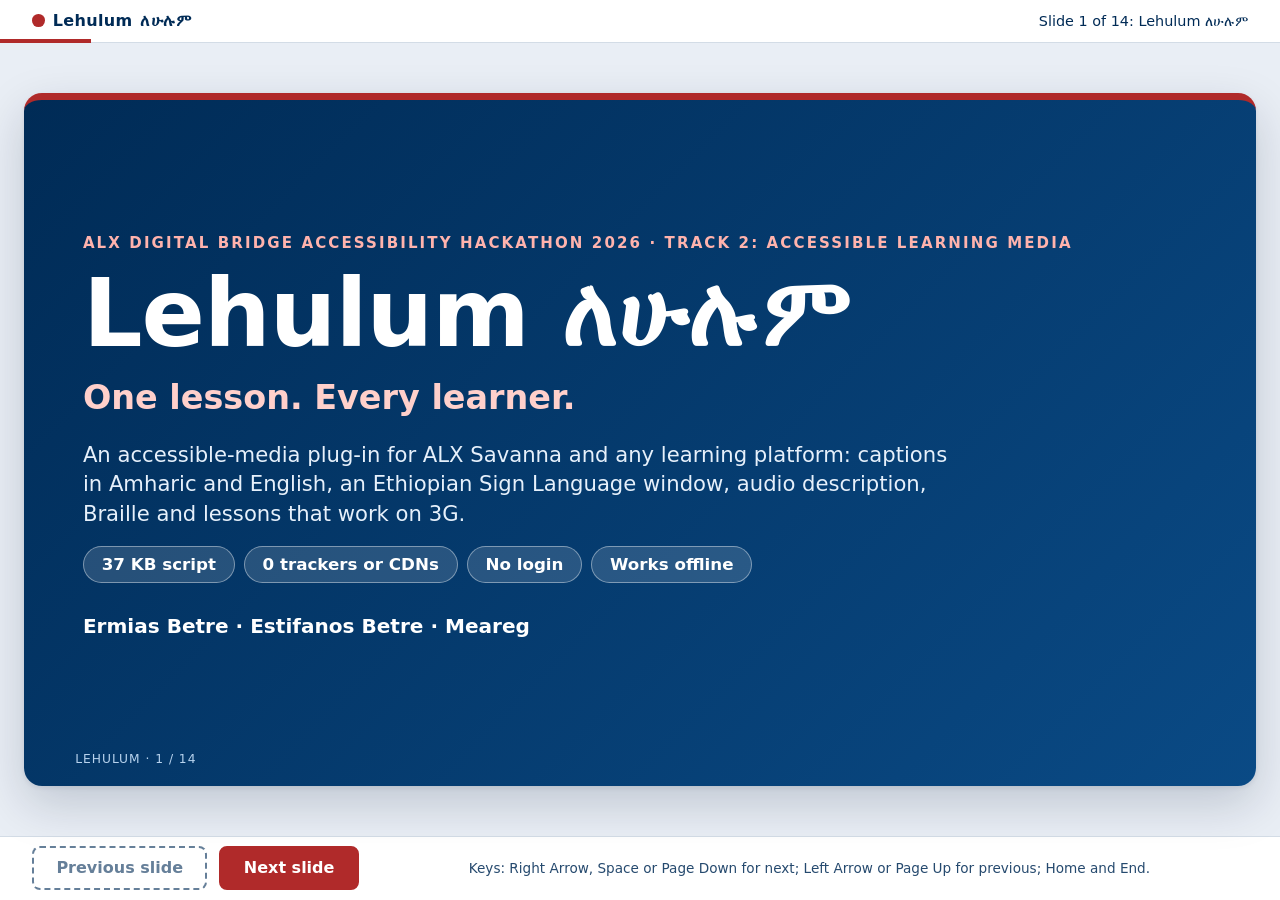
==== commit 017d3454: "Deck v2: 14 slides, new design, PDF" ====
--- a/deck/deck.html
+++ b/deck/deck.html
@@ -3,117 +3,288 @@
 <head>
 <meta charset="utf-8">
 <meta name="viewport" content="width=device-width, initial-scale=1">
-<title>Lehulum pitch deck</title>
-<meta name="description" content="Nine slides for the Lehulum final pitch, Track 2, ALX Digital Bridge accessibility hackathon.">
+<title>Lehulum (ለሁሉም) pitch deck</title>
+<meta name="description" content="Lehulum: accessible learning media for every learner. Pitch deck for Track 2, ALX Digital Bridge Accessibility Hackathon 2026.">
 <link rel="stylesheet" href="deck.css">
 </head>
 <body>
 <a class="skip" href="#slides">Skip to the slide</a>
 
 <header class="deck-header">
-  <p>Lehulum pitch deck</p>
-  <p id="counter" class="counter" role="status" aria-live="polite" aria-atomic="true">Slide 1 of 9</p>
-  <progress id="bar" class="progress" max="9" value="1" aria-hidden="true"></progress>
+  <p class="brand">Lehulum <span lang="am">ለሁሉም</span></p>
+  <p id="counter" class="counter" role="status" aria-live="polite" aria-atomic="true">Slide 1 of 14</p>
+  <progress id="bar" class="progress" max="14" value="1" aria-hidden="true"></progress>
 </header>
 
 <main id="slides" aria-label="Slides">
 
-<section class="slide is-current" aria-label="Slide 1 of 9">
-  <h1>Lehulum (ለሁሉም)</h1>
-  <p class="lead">One lesson script becomes captions, sign language, audio description, Braille and an offline lesson, so no learner is left out.</p>
-  <ul>
-    <li>Track 2: accessible learning media, ALX Digital Bridge</li>
-    <li>Team: Ermias Betre, Estifanos Betre &amp; Meareg</li>
-    <li>Plugs into ALX Savanna and any other learning platform with one script tag</li>
-  </ul>
-  <p class="sub" lang="am">ትምህርት ለሁሉም ሰው።</p>
-</section>
-
-<section class="slide" aria-label="Slide 2 of 9" hidden>
-  <h2>An online lesson that shuts people out</h2>
-  <p>We followed two learners from the game plan through one ordinary lesson. The untouched Savanna starter page shows the same gaps: a video with no captions, no signer, no description.</p>
-  <div class="grid">
-    <div class="card"><h3>Hana, Adama</h3><ul><li>Deaf; Ethiopian Sign Language is her first language</li><li>No captions, no signer: she cannot follow</li></ul></div>
-    <div class="card"><h3>Dawit, Bahir Dar</h3><ul><li>Blind; uses TalkBack</li><li>Buttons have no names, so he cannot even start the video</li></ul></div>
-    <div class="card"><h3>Both</h3><ul><li>Nothing works offline</li><li>Heavy video on a slow phone</li><li>Nothing in Amharic</li></ul></div>
-  </div>
-  <p class="note">Hana and Dawit are personas from the game plan, not people we met.</p>
-</section>
-
-<section class="slide" aria-label="Slide 3 of 9" hidden>
-  <h2>What Track 2 asked for, and what is built</h2>
-  <div class="grid mini">
-    <div class="card"><h3>Keyboard and screen reader</h3><ul><li>Native controls, visible focus, 44 px targets</li></ul></div>
-    <div class="card"><h3>Captions</h3><ul><li>Amharic and English, resizable, recolourable</li></ul></div>
-    <div class="card"><h3>Sign language</h3><ul><li>Movable, resizable window kept in sync</li></ul></div>
-    <div class="card"><h3>Audio description</h3><ul><li>Video pauses; your own screen reader reads it</li></ul></div>
-    <div class="card"><h3>Offline and 3G</h3><ul><li>8 KB lesson file, audio-only version, data saver</li></ul></div>
-    <div class="card"><h3>Handouts</h3><ul><li>Tagged PDF, Amharic Braille file</li></ul></div>
-    <div class="card"><h3>Career gateway</h3><ul><li>Job cards with a spoken summary</li></ul></div>
-    <div class="card"><h3>Certificate</h3><ul><li>Signed link anyone can verify, no personal data</li></ul></div>
-  </div>
-</section>
-
-<section class="slide" aria-label="Slide 4 of 9" hidden>
-  <h2>The idea: one script, a person approves</h2>
-  <div class="grid steps">
-    <div class="card"><h3>1. One script</h3><ul><li>The instructor adds a lecture video once</li></ul></div>
-    <div class="card"><h3>2. Machines draft</h3><ul><li>Audio-only copy, speech to text, Amharic translation</li></ul></div>
-    <div class="card"><h3>3. A person approves</h3><ul><li>Every line has a named reviewer</li></ul></div>
-    <div class="card"><h3>4. Learners get it</h3><ul><li>Only approved text is ever shown</li></ul></div>
-  </div>
-  <p>Our real 90-second test video gave 13 caption drafts and one mistake: the machine heard &ldquo;A I&rdquo; as &ldquo;A E I&rdquo;. That is why a person approves.</p>
-</section>
-
-<section class="slide" aria-label="Slide 5 of 9" hidden>
-  <h2>Try it now: live, no login</h2>
-  <ul class="links">
-    <li><a href="https://ermiasdesalegn.github.io/lehulum-demo/blank.html">Lesson 1 player</a> <span>Press Play, then Captions. At 2:00 the video pauses and the description is read out.</span></li>
-    <li><a href="https://ermiasdesalegn.github.io/lehulum-demo/lesson-002.html">Lesson 2 player</a> <span>A real 90-second video with Amharic and English captions and its sign-language window.</span></li>
-    <li><a href="https://ermiasdesalegn.github.io/lehulum-demo/instructor.html">Instructor Studio</a> <span>Add a lecture and a sign video, watch them stay in sync, review the captions line by line.</span></li>
-  </ul>
-  <p class="note">Everything works with the keyboard alone. Nothing starts playing by itself.</p>
-</section>
-
-<section class="slide" aria-label="Slide 6 of 9" hidden>
-  <h2>Built for Ethiopia and for slow networks</h2>
-  <div class="grid">
-    <div class="card"><h3>Language</h3><ul><li>Amharic interface and captions</li><li>Ethiopic font served by us</li><li>Ethiopian dates on job cards</li></ul></div>
-    <div class="card"><h3>Low data</h3><ul><li>A 2.4 MB video becomes about 0.8 MB of audio</li><li>Captions, transcript and sign stay in sync</li><li>The whole lesson as one 8 KB file</li></ul></div>
-    <div class="card"><h3>Work and income</h3><ul><li>10 job cards, 5 English and 5 Amharic</li><li>Each has a spoken summary</li><li>Works at 200 % zoom</li></ul></div>
-  </div>
-</section>
-
-<section class="slide" aria-label="Slide 7 of 9" hidden>
-  <h2>Plugs into any platform</h2>
-  <div class="grid">
-    <div class="card"><h3>One tag</h3><ul><li>One script, 37 KB gzipped, no framework</li><li>Isolated, so the host's styles cannot break it</li></ul></div>
-    <div class="card"><h3>No server needed</h3><ul><li>Plain files on any web host, like this demo</li><li>Or a REST API with an OpenAPI file</li></ul></div>
-    <div class="card"><h3>Standards</h3><ul><li>Progress and complete events for the platform</li><li>Certificates as signed Open Badges</li><li>One <code>docker compose up</code></li></ul></div>
-  </div>
-  <pre>&lt;lehulum-player lesson="lesson-001" api="..." lang="en"&gt;&lt;/lehulum-player&gt;</pre>
-</section>
-
-<section class="slide" aria-label="Slide 8 of 9" hidden>
-  <h2>Tested, private, honest about people</h2>
-  <div class="grid">
-    <div class="card"><h3>Automated</h3><ul><li>259 unit, 320 API and 51 browser tests pass</li><li>axe accessibility checks clean in every state we test</li></ul></div>
-    <div class="card"><h3>Private</h3><ul><li>No outside requests: no CDN, no analytics</li><li>No personal data on a certificate</li></ul></div>
-    <div class="card"><h3>With a person</h3><ul><li>One NVDA and Chrome run found a real problem: the slider read the clock every second</li><li>Fixed, then re-tested</li></ul></div>
-  </div>
-</section>
-
-<section class="slide" aria-label="Slide 9 of 9" hidden>
-  <h2>Honesty and the ask</h2>
-  <div class="grid">
-    <div class="card"><h3>Still draft</h3><ul><li>All Amharic text</li><li>The sign-language clips are placeholders</li></ul></div>
-    <div class="card"><h3>Not yet tested</h3><ul><li>TalkBack and a real phone</li><li>A co-designer doing the main task</li></ul></div>
-    <div class="card"><h3>Not built</h3><ul><li>LTI 1.3 (explained in the README)</li><li>Recorded live-session viewer</li></ul></div>
-  </div>
-  <p><strong>We need:</strong> a real interpreter, native Amharic reviewers, and learners to test with.</p>
-  <p><strong>Admin login: none.</strong> The learner flow needs no username or password.</p>
-  <p class="sub" lang="am">አመሰግናለሁ።</p>
-  <p>Thank you. Questions.</p>
+<!-- 1 COVER -->
+<section class="slide cover is-current" aria-label="Slide 1 of 14">
+  <div class="stage">
+    <p class="eyebrow">ALX Digital Bridge Accessibility Hackathon 2026 &middot; Track 2: Accessible Learning Media</p>
+    <h1>Lehulum <span lang="am">ለሁሉም</span></h1>
+    <p class="tagline">One lesson. Every learner.</p>
+    <p class="lead">An accessible-media plug-in for ALX Savanna and any learning platform: captions in Amharic and English, an Ethiopian Sign Language window, audio description, Braille and lessons that work on 3G.</p>
+    <ul class="chips">
+      <li>37 KB script</li>
+      <li>0 trackers or CDNs</li>
+      <li>No login</li>
+      <li>Works offline</li>
+    </ul>
+    <p class="team">Ermias Betre &middot; Estifanos Betre &middot; Meareg</p>
+  </div>
+</section>
+
+<!-- 2 PROBLEM -->
+<section class="slide" aria-label="Slide 2 of 14" hidden>
+  <div class="stage">
+    <p class="eyebrow">The problem</p>
+    <h2>An ordinary online lesson shuts three groups out</h2>
+    <div class="cols3">
+      <div class="panel"><h3>Deaf and hard of hearing</h3>
+        <ul><li>Audio-only lectures: no captions, no signer</li><li>English-only speech leaves Amharic-first learners behind</li><li>Captions that cover code and slides</li></ul></div>
+      <div class="panel"><h3>Blind and low vision</h3>
+        <ul><li>Diagrams and code on screen have no description</li><li>Unlabelled buttons and keyboard traps break screen readers</li><li>No Braille or structured handout</li></ul></div>
+      <div class="panel"><h3>Slow, costly networks</h3>
+        <ul><li>Our 90-second test video is 34 MB</li><li>Mobile data is expensive, so learners drop the course</li><li>Power cuts and dropped signals stop streaming</li></ul></div>
+    </div>
+    <p class="banner">Mission: any learner, whatever their disability, language or network, can finish an ALX Savanna lesson with dignity.</p>
+  </div>
+</section>
+
+<!-- 3 PERSONAS -->
+<section class="slide" aria-label="Slide 3 of 14" hidden>
+  <div class="stage">
+    <p class="eyebrow">Who we built for</p>
+    <h2>Three learners, one lesson</h2>
+    <div class="cols3">
+      <div class="panel person"><h3>Hana</h3><p class="where">Adama &middot; Ethiopian Sign Language</p>
+        <p class="pain">Audio-only lectures give her no way in.</p>
+        <p class="fix">A sign-language window kept in step with the video, plus Amharic captions.</p></div>
+      <div class="panel person"><h3>Dawit</h3><p class="where">Bahir Dar &middot; TalkBack and NVDA</p>
+        <p class="pain">His screen reader cannot see diagrams or code.</p>
+        <p class="fix">The video pauses and the description is read out. A full transcript, 44 px targets.</p></div>
+      <div class="panel person"><h3>Selam</h3><p class="where">Hawassa &middot; 3G Android phone</p>
+        <p class="pain">Streaming video uses up her airtime in minutes.</p>
+        <p class="fix">Audio-only data saver, and the whole lesson as one 8 KB file.</p></div>
+    </div>
+    <p class="banner">Built for disability access, useful to everyone on a weak connection or a cheap phone. These are personas, not people we met.</p>
+  </div>
+</section>
+
+<!-- 4 SOLUTION -->
+<section class="slide" aria-label="Slide 4 of 14" hidden>
+  <div class="stage">
+    <p class="eyebrow">The solution</p>
+    <h2>Two lines of code in any lesson page</h2>
+    <div class="split">
+      <pre class="code">&lt;lehulum-player lesson="lesson-001"
+  api="..." lang="en"&gt;&lt;/lehulum-player&gt;
+
+&lt;script src="lehulum.js" defer&gt;&lt;/script&gt;</pre>
+      <ul class="ticks">
+        <li><strong>A web component:</strong> no framework, and the host's styles cannot break the controls.</li>
+        <li><strong>Our own Ethiopic font:</strong> no Google Fonts, no CDN.</li>
+        <li><strong>A synchronised sign window:</strong> movable, resizable, keyboard friendly.</li>
+      </ul>
+    </div>
+    <ul class="stats">
+      <li><b>37 KB</b><span>gzipped script</span></li>
+      <li><b>0</b><span>outside requests</span></li>
+      <li><b>44 px</b><span>minimum touch target</span></li>
+      <li><b>64 kbps</b><span>audio-only stream</span></li>
+    </ul>
+    <p class="banner">The same two lines work in ALX Savanna, Moodle, Canvas or a plain HTML page.</p>
+  </div>
+</section>
+
+<!-- 5 LIVE -->
+<section class="slide" aria-label="Slide 5 of 14" hidden>
+  <div class="stage">
+    <p class="eyebrow">Try it now</p>
+    <h2>Live, in your browser, no login</h2>
+    <ul class="links">
+      <li><a href="https://ermiasdesalegn.github.io/lehulum-demo/blank.html"><b>Lesson 1 player</b><span>Press Play, then Captions. At 2:00 the video pauses and the description is read out.</span></a></li>
+      <li><a href="https://ermiasdesalegn.github.io/lehulum-demo/lesson-002.html"><b>Lesson 2 player</b><span>A real 90-second video with Amharic and English captions and a sign-language window.</span></a></li>
+      <li><a href="https://ermiasdesalegn.github.io/lehulum-demo/instructor.html"><b>Instructor Studio</b><span>Add a lecture and a sign video, watch them stay in sync, review the captions line by line.</span></a></li>
+    </ul>
+    <p class="banner">Everything works with the keyboard alone. Nothing starts playing by itself.</p>
+  </div>
+</section>
+
+<!-- 6 CAPTIONS -->
+<section class="slide" aria-label="Slide 6 of 14" hidden>
+  <div class="stage">
+    <p class="eyebrow">Feature 1</p>
+    <h2>Captions in Amharic and English</h2>
+    <div class="split">
+      <div>
+        <h3>Switch language instantly</h3>
+        <ul class="ticks">
+          <li>Amharic and English change on the fly, with no video reload.</li>
+          <li>Self-hosted Noto Sans Ethiopic, so every glyph shows on any device.</li>
+          <li>A caption band under the controls: it never covers code or slide headings.</li>
+          <li>At most two short lines at a time.</li>
+        </ul>
+      </div>
+      <div>
+        <h3>The learner chooses how it looks</h3>
+        <ul class="ticks">
+          <li>Text size: normal, large, extra large.</li>
+          <li>Colours: default, yellow on black, white on black.</li>
+          <li>Keyboard shortcuts can be turned off, so nothing fires by accident.</li>
+        </ul>
+      </div>
+    </div>
+    <p class="banner">Video, controls and captions fit on one screen, with no scrolling during the lesson.</p>
+  </div>
+</section>
+
+<!-- 7 SIGN -->
+<section class="slide" aria-label="Slide 7 of 14" hidden>
+  <div class="stage">
+    <p class="eyebrow">Feature 2</p>
+    <h2>A sign-language window that follows the lesson</h2>
+    <div class="split">
+      <div>
+        <h3>Kept in step</h3>
+        <ul class="ticks">
+          <li>Play, pause, seek and speed changes carry over to the sign video.</li>
+          <li>If it drifts more than 0.3 seconds, it is pulled back.</li>
+          <li>Set up for Ethiopian Sign Language (ase-ET) with a credit line for the interpreter.</li>
+          <li>With the data saver on, it loads only when asked.</li>
+        </ul>
+      </div>
+      <div>
+        <h3>Under the learner's control</h3>
+        <ul class="ticks">
+          <li>Dock in any corner or float it.</li>
+          <li>Move, Bigger and Smaller are plain buttons, so no dragging is needed (WCAG 2.5.7).</li>
+          <li>Three sizes, so hands and faces stay easy to read.</li>
+        </ul>
+      </div>
+    </div>
+    <p class="banner warn">Honest status: the clip in our demo is a placeholder. A real interpreter, working with the Ethiopian National Association of the Deaf, is the first thing we need.</p>
+  </div>
+</section>
+
+<!-- 8 DATA SAVER -->
+<section class="slide" aria-label="Slide 8 of 14" hidden>
+  <div class="stage">
+    <p class="eyebrow">Feature 3</p>
+    <h2>Made for 3G and power cuts</h2>
+    <div class="cols3">
+      <div class="panel"><h3>Data saver</h3>
+        <p class="big">2.4 MB &rarr; 0.8 MB</p>
+        <ul><li>Audio-only 64 kbps stream; captions and transcript stay in sync</li><li>Load the video with one click when you want it</li></ul></div>
+      <div class="panel"><h3>Read the lesson</h3>
+        <p class="big">No video at all</p>
+        <ul><li>A full transcript with timestamps; a click jumps the video there</li><li>Works with a screen reader and no sound</li></ul></div>
+      <div class="panel"><h3>Save for offline</h3>
+        <p class="big">About 8 KB</p>
+        <ul><li>One self-contained lesson file, downloaded in resumable pieces</li><li>Opens with no internet, no login, no tracking</li></ul></div>
+    </div>
+    <p class="banner">Download on campus Wi-Fi, study at home when the power is out.</p>
+  </div>
+</section>
+
+<!-- 9 STUDIO -->
+<section class="slide" aria-label="Slide 9 of 14" hidden>
+  <div class="stage">
+    <p class="eyebrow">Feature 4</p>
+    <h2>The instructor adds one video; the rest is drafted</h2>
+    <ol class="flow">
+      <li><b>Upload</b><span>A lecture video from the instructor's computer</span></li>
+      <li><b>Audio</b><span>ffmpeg makes the low-data audio-only copy</span></li>
+      <li><b>Speech</b><span>Voice detection finds where speech starts and stops</span></li>
+      <li><b>Draft</b><span>Whisper writes timed captions; Amharic is drafted</span></li>
+      <li><b>Sign</b><span>Attach a sign video, preview it in sync</span></li>
+    </ol>
+    <p class="banner">Then a person approves every line, and only approved text reaches a learner. In our 90-second test video the machine made 13 caption drafts and one mistake, hearing &ldquo;A I&rdquo; as &ldquo;A E I&rdquo;.</p>
+    <p class="note">The Instructor Studio on the demo site shows these steps and the review table. It does not process new videos there.</p>
+  </div>
+</section>
+
+<!-- 10 ASSESSMENT AND JOBS -->
+<section class="slide" aria-label="Slide 10 of 14" hidden>
+  <div class="stage">
+    <p class="eyebrow">Learning to livelihood</p>
+    <h2>A certificate anyone can verify, and jobs in plain language</h2>
+    <div class="split">
+      <div class="panel"><h3>Check and certificate</h3>
+        <ul><li>A short check question at the end of the lesson</li><li>A certificate signed with Ed25519, in the Open Badges 3.0 format</li><li>Anyone can verify it from a link. It holds no personal data.</li></ul></div>
+      <div class="panel"><h3>Accessible job cards</h3>
+        <ul><li>A job posting turned into a three-line summary</li><li>Deadlines also in the Ethiopian calendar</li><li>Accommodations shown up front: relay calls, sign interpreters, screen-reader setup</li><li>10 cards, 5 English and 5 Amharic, with spoken summaries</li></ul></div>
+    </div>
+    <p class="banner">Learn, prove it, apply: the lesson leads to a credential and to work.</p>
+  </div>
+</section>
+
+<!-- 11 ARCHITECTURE -->
+<section class="slide" aria-label="Slide 11 of 14" hidden>
+  <div class="stage">
+    <p class="eyebrow">Adoption and privacy</p>
+    <h2>Plugs into any platform, keeps learners' data safe</h2>
+    <div class="cols3">
+      <div class="panel"><h3>Front end</h3>
+        <ul><li>One web component, no framework</li><li>Isolated from the host's CSS</li><li>Progress and complete events, so Moodle, Canvas or Savanna can track completion</li></ul></div>
+      <div class="panel"><h3>Back end</h3>
+        <ul><li>FastAPI, with an OpenAPI file</li><li>Video seeking works (range requests)</li><li>Or no server at all: plain files on any web host, like this demo</li></ul></div>
+      <div class="panel"><h3>Privacy</h3>
+        <ul><li>No trackers, no analytics</li><li>No font or script CDNs</li><li>A certificate check reveals no personal data</li></ul></div>
+    </div>
+    <p class="banner">One command, <code>docker compose up</code>, runs the whole system.</p>
+  </div>
+</section>
+
+<!-- 12 PROOF -->
+<section class="slide" aria-label="Slide 12 of 14" hidden>
+  <div class="stage">
+    <p class="eyebrow">Proof</p>
+    <h2>Tested by machines, and by a person with a screen reader</h2>
+    <ul class="stats">
+      <li><b>259</b><span>unit tests pass</span></li>
+      <li><b>320</b><span>API tests pass</span></li>
+      <li><b>51</b><span>browser tests pass</span></li>
+      <li><b>0</b><span>axe violations in the states we test</span></li>
+    </ul>
+    <div class="split">
+      <div class="panel"><h3>What the tests cover</h3>
+        <ul><li>Keyboard use, visible focus, no traps</li><li>44 px targets, 320 px and 200 % zoom, text spacing</li><li>Contrast, offline save, no outside requests</li></ul></div>
+      <div class="panel"><h3>A real NVDA run</h3>
+        <ul><li>One person ran NVDA with Chrome</li><li>It found a real problem: the seek slider read the clock every second</li><li>We fixed it and the person re-tested</li></ul></div>
+    </div>
+    <p class="banner">Admin login: none. The learner and instructor flows need no username or password.</p>
+  </div>
+</section>
+
+<!-- 13 HONESTY AND ROADMAP -->
+<section class="slide" aria-label="Slide 13 of 14" hidden>
+  <div class="stage">
+    <p class="eyebrow">Honest status and next steps</p>
+    <h2>What is not done, and how we close it</h2>
+    <div class="cols3">
+      <div class="panel"><h3>Still draft</h3>
+        <ul><li>All Amharic text, until native speakers review it</li><li>The sign-language clips are placeholders</li><li>Braille output not yet checked by a Braille reader</li></ul></div>
+      <div class="panel"><h3>Not yet tested</h3>
+        <ul><li>TalkBack and a real phone</li><li>A co-designer finishing the main task</li><li>Our conformance report is a draft</li></ul></div>
+      <div class="panel"><h3>Next steps</h3>
+        <ul><li>Validate sign tracks with Deaf students in Addis Ababa and Adama</li><li>Review Braille handouts with blind learners</li><li>LTI 1.3, then roll out across ALX Savanna tracks</li></ul></div>
+    </div>
+    <p class="banner">We need: a real interpreter, native Amharic reviewers, and learners to test with.</p>
+  </div>
+</section>
+
+<!-- 14 CLOSE -->
+<section class="slide cover" aria-label="Slide 14 of 14" hidden>
+  <div class="stage">
+    <p class="eyebrow">Thank you</p>
+    <h2 class="big-title">One lesson. Every learner.</h2>
+    <p class="tagline" lang="am">ትምህርት ለሁሉም ሰው። አመሰግናለሁ!</p>
+    <p class="lead">Try it now, no login: <a href="https://ermiasdesalegn.github.io/lehulum-demo/blank.html">ermiasdesalegn.github.io/lehulum-demo</a></p>
+    <p class="team">Ermias Betre &middot; Estifanos Betre &middot; Meareg</p>
+    <p class="lead">Questions and live demonstration</p>
+  </div>
 </section>
 
 </main>
--- a/deck/deck.css
+++ b/deck/deck.css
@@ -1,175 +1,187 @@
-/* Lehulum pitch deck. Colours follow the player (navy headings, one red action). No external fonts or files. */
+/* Lehulum pitch deck. A 16:9 stage that scales with the window; the same layout prints to a 16:9 PDF.
+   No external fonts or files. Slide colours are fixed (navy, white, one red) so contrast is the same everywhere. */
 :root {
-  --bg: #f3f6fa;
-  --bg-2: #e4ecf5;
-  --surface: #ffffff;
-  --fg: #16202c;
+  --navy: #002b56;
+  --navy-2: #0a4a85;
+  --red: #b02a2a;
+  --red-press: #8f2020;
+  --ink: #16202c;
   --muted: #44505c;
-  --heading: #002b56;
-  --accent: #002b56;
-  --brand: #b02a2a;
-  --brand-press: #8f2020;
+  --panel: #f3f6fa;
+  --tint: #e7eef7;
   --line: #d3dce6;
-  --panel: #f3f6fa;
   --warn-bg: #fff3cd;
   --warn-line: #997404;
   --focus: #0060c7;
-  --shadow: 0 1px 2px rgba(0, 20, 50, 0.06), 0 12px 32px rgba(0, 20, 50, 0.1);
-  --hero-1: #002b56;
-  --hero-2: #0a4a85;
-  --hero-fg: #ffffff;
-  --hero-muted: #d6e4f5;
+  --page: #e9eef5;
+  --bar: #ffffff;
+  --bar-ink: #002b56;
+  --bar-line: #d3dce6;
   color-scheme: light;
 }
 @media (prefers-color-scheme: dark) {
   :root {
-    --bg: #0a121c;
-    --bg-2: #101c2b;
-    --surface: #14202f;
-    --fg: #eef3f8;
-    --muted: #c3cfdb;
-    --heading: #9cd0f5;
-    --accent: #9cd0f5;
-    --brand: #e5675f;
-    --brand-press: #f08a83;
-    --line: #2a3a4e;
-    --panel: #0f1a28;
-    --warn-bg: #3a3010;
-    --warn-line: #e0b53a;
+    --page: #0a121c;
+    --bar: #0f1a28;
+    --bar-ink: #cfe3f7;
+    --bar-line: #2a3a4e;
     --focus: #ffd54a;
-    --shadow: 0 1px 2px rgba(0, 0, 0, 0.4), 0 12px 32px rgba(0, 0, 0, 0.45);
-    --hero-1: #0b2a4d;
-    --hero-2: #14487f;
     color-scheme: dark;
   }
 }
 * { box-sizing: border-box; }
 html { font-size: 100%; }
 body {
-  margin: 0;
-  min-height: 100vh;
-  display: flex;
-  flex-direction: column;
-  background: linear-gradient(160deg, var(--bg) 0%, var(--bg-2) 100%) fixed;
-  color: var(--fg);
+  margin: 0; min-height: 100vh; display: flex; flex-direction: column;
+  background: var(--page); color: var(--ink);
   font-family: Poppins, "Segoe UI", system-ui, "Noto Sans Ethiopic", Nyala, sans-serif;
-  line-height: 1.5;
+  line-height: 1.4;
 }
-a { color: var(--accent); }
+a { color: inherit; }
 .skip { position: absolute; left: 0; top: -4rem; background: #000; color: #fff; padding: 0.75rem 1rem; z-index: 10; }
 .skip:focus { top: 0; }
-:focus-visible { outline: 3px solid var(--focus); outline-offset: 3px; box-shadow: 0 0 0 6px #fff; }
-@media (prefers-color-scheme: dark) { :focus-visible { box-shadow: 0 0 0 6px #000; } }
+:focus-visible { outline: 3px solid var(--focus); outline-offset: 3px; }
+[hidden] { display: none !important; }
 
-/* header: wordmark, slide counter, thin progress bar */
+/* header with the slide counter and a thin progress bar */
 .deck-header {
-  display: flex; flex-wrap: wrap; gap: 0.5rem 1rem; align-items: center; justify-content: space-between;
-  padding: 0.75rem clamp(1rem, 4vw, 2.5rem) 0.6rem;
-  background: var(--surface); border-bottom: 1px solid var(--line);
-  position: relative;
+  position: relative; display: flex; flex-wrap: wrap; gap: 0.5rem 1rem; align-items: center; justify-content: space-between;
+  padding: 0.6rem clamp(1rem, 3vw, 2rem); background: var(--bar); border-bottom: 1px solid var(--bar-line);
 }
-.deck-header > p:first-of-type { margin: 0; font-weight: 700; letter-spacing: 0.02em; color: var(--heading); display: flex; align-items: center; gap: 0.6rem; }
-.deck-header > p:first-of-type::before { content: ""; width: 0.8rem; height: 0.8rem; border-radius: 50%; background: var(--brand); display: inline-block; }
-.counter { margin: 0; font-variant-numeric: tabular-nums; font-size: 0.95rem; color: var(--muted); background: var(--panel); border: 1px solid var(--line); border-radius: 999px; padding: 0.2rem 0.9rem; }
+.brand { margin: 0; font-weight: 700; color: var(--bar-ink); letter-spacing: 0.02em; display: flex; gap: 0.5rem; align-items: center; }
+.brand::before { content: ""; width: 0.8rem; height: 0.8rem; border-radius: 50%; background: var(--red); display: inline-block; }
+.counter { margin: 0; font-variant-numeric: tabular-nums; font-size: 0.9rem; color: var(--bar-ink); }
 .progress { position: absolute; left: 0; right: 0; bottom: -1px; width: 100%; height: 4px; border: 0; appearance: none; -webkit-appearance: none; background: transparent; }
 .progress::-webkit-progress-bar { background: transparent; }
-.progress::-webkit-progress-value { background: var(--brand); transition: width 0.3s ease; }
-.progress::-moz-progress-bar { background: var(--brand); }
+.progress::-webkit-progress-value { background: var(--red); transition: width 0.3s ease; }
+.progress::-moz-progress-bar { background: var(--red); }
 
-/* stage */
-main { flex: 1; display: flex; align-items: center; justify-content: center; padding: clamp(1rem, 3vw, 2.5rem); width: 100%; }
-.slide { display: none; width: 100%; max-width: 72rem; counter-increment: slide; }
+/* the stage: one 16:9 slide, sized to fit the window */
+main { flex: 1; display: flex; align-items: center; justify-content: center; padding: clamp(0.5rem, 2vw, 1.5rem); }
+.slide { display: none; width: min(100%, calc((100vh - 9.5rem) * 16 / 9)); }
 .slide.is-current { display: block; }
-main { counter-reset: slide; }
-.slide {
-  position: relative; background: var(--surface); border: 1px solid var(--line); border-radius: 1.25rem; box-shadow: var(--shadow);
-  padding: clamp(1.5rem, 4.5vw, 3.5rem); border-top: 6px solid var(--brand);
+.stage {
+  --u: 1cqw; container-type: inline-size;
+  position: relative; width: 100%; aspect-ratio: 16 / 9; overflow: hidden;
+  background: #fff; color: var(--ink); border-radius: calc(var(--u) * 1.4);
+  box-shadow: 0 2px 4px rgba(0, 20, 50, 0.08), 0 18px 48px rgba(0, 20, 50, 0.18);
+  padding: calc(var(--u) * 4) calc(var(--u) * 4.6) calc(var(--u) * 5);
+  border-top: calc(var(--u) * 0.6) solid var(--red);
+  display: flex; flex-direction: column;
 }
-.slide::before {
-  content: attr(aria-label) / "";
-  display: block; font-size: 0.9rem; font-weight: 700; letter-spacing: 0.12em; text-transform: uppercase; color: var(--muted); margin-bottom: 0.75rem;
+.stage::after {
+  content: "Lehulum  \00b7  " attr(data-n); position: absolute; left: calc(var(--u) * 4.6); bottom: calc(var(--u) * 1.6);
+  font-size: calc(var(--u) * 1.1); letter-spacing: 0.08em; text-transform: uppercase; color: var(--muted);
 }
-.slide h1, .slide h2 { font-size: clamp(2rem, 5vw, 3.6rem); line-height: 1.12; margin: 0 0 1.25rem; color: var(--heading); letter-spacing: -0.01em; }
-.slide ul { font-size: clamp(1.15rem, 2.6vw, 1.85rem); list-style: none; padding: 0; margin: 0 0 1.25rem; }
-.slide li { position: relative; padding-left: 1.9rem; margin: 0.7rem 0; }
-.slide li::before { content: ""; position: absolute; left: 0; top: 0.55em; width: 0.75rem; height: 0.75rem; border-radius: 3px; background: var(--brand); }
-.slide p { font-size: clamp(1.1rem, 2.4vw, 1.6rem); max-width: 60rem; margin: 0.75rem 0; }
-.sub { color: var(--muted); }
-.note { background: var(--warn-bg); border-left: 6px solid var(--warn-line); border-radius: 0.5rem; padding: 0.85rem 1.1rem; font-size: clamp(1rem, 2vw, 1.3rem) !important; }
+.eyebrow { margin: 0 0 calc(var(--u) * 0.8); font-size: calc(var(--u) * 1.35); font-weight: 700; letter-spacing: 0.14em; text-transform: uppercase; color: var(--red); }
+h1, h2 { margin: 0 0 calc(var(--u) * 1.8); color: var(--navy); line-height: 1.1; letter-spacing: -0.01em; }
+h2 { font-size: calc(var(--u) * 3.3); max-width: 90%; }
+h3 { margin: 0 0 calc(var(--u) * 1); font-size: calc(var(--u) * 2.3); color: var(--navy); line-height: 1.2; }
+p { margin: 0; }
+ul, ol { margin: 0; padding: 0; list-style: none; }
+code { font-family: ui-monospace, Consolas, monospace; background: rgba(0, 43, 86, 0.1); padding: 0 0.3em; border-radius: 4px; }
 
-/* title and closing slides get the navy hero look */
-.slide:first-child, .slide:last-child { background: linear-gradient(135deg, var(--hero-1), var(--hero-2)); border-color: transparent; border-top-color: var(--brand); color: var(--hero-fg); }
-.slide:first-child h1, .slide:last-child h2 { color: var(--hero-fg); font-size: clamp(2.4rem, 6.5vw, 4.6rem); }
-.slide:first-child::before, .slide:last-child::before { color: var(--hero-muted); }
-.slide:first-child .sub, .slide:last-child .sub { color: var(--hero-muted); }
-.slide:first-child li::before, .slide:last-child li::before { background: #ff8f87; }
-.slide:first-child p, .slide:last-child p { color: var(--hero-fg); }
+/* layout blocks */
+.cols3 { display: grid; grid-template-columns: repeat(3, 1fr); gap: calc(var(--u) * 2); margin-bottom: calc(var(--u) * 2); }
+.split { display: grid; grid-template-columns: 1fr 1fr; gap: calc(var(--u) * 2.6); margin-bottom: calc(var(--u) * 2); align-items: start; }
+.panel { background: var(--panel); border: 1px solid var(--line); border-top: calc(var(--u) * 0.5) solid var(--navy); border-radius: calc(var(--u) * 1.1); padding: calc(var(--u) * 1.8) calc(var(--u) * 2.2); }
+.panel ul li, .ticks li { position: relative; padding-left: calc(var(--u) * 2.1); margin: calc(var(--u) * 0.8) 0; font-size: calc(var(--u) * 1.9); }
+.ticks li { font-size: calc(var(--u) * 2.1); margin: calc(var(--u) * 1) 0; }
+.panel ul li::before, .ticks li::before { content: ""; position: absolute; left: 0; top: 0.5em; width: calc(var(--u) * 0.9); height: calc(var(--u) * 0.9); border-radius: 3px; background: var(--red); }
+.big { font-size: calc(var(--u) * 2.9); font-weight: 800; color: var(--red); line-height: 1.1; margin: 0 0 calc(var(--u) * 0.8); }
+.banner { margin-top: auto; background: var(--tint); border-left: calc(var(--u) * 0.6) solid var(--red); border-radius: calc(var(--u) * 0.8); padding: calc(var(--u) * 1.3) calc(var(--u) * 2); font-size: calc(var(--u) * 2); font-weight: 600; color: var(--navy); }
+.banner.warn { background: var(--warn-bg); border-left-color: var(--warn-line); color: #3d2f00; }
+.note { margin-top: calc(var(--u) * 1.2); font-size: calc(var(--u) * 1.6); color: var(--muted); }
+.stage .banner + .note { margin-top: calc(var(--u) * 1); }
 
-/* cards */
-.grid { display: grid; gap: 1.1rem; grid-template-columns: repeat(auto-fit, minmax(15rem, 1fr)); margin: 0 0 1.25rem; }
-.card { background: var(--panel); border: 1px solid var(--line); border-top: 5px solid var(--accent); border-radius: 0.9rem; padding: 1rem 1.25rem; }
-.card h3 { margin: 0 0 0.4rem; font-size: clamp(1.2rem, 2.4vw, 1.6rem); color: var(--heading); }
-.card ul { font-size: clamp(1rem, 2vw, 1.3rem); margin: 0; }
-.card li { margin: 0.4rem 0; padding-left: 1.4rem; }
-.card li::before { width: 0.55rem; height: 0.55rem; top: 0.6em; }
-code { font-family: ui-monospace, Consolas, monospace; background: var(--panel); padding: 0.1rem 0.35rem; border-radius: 4px; word-break: break-word; }
-pre { background: #0d1b2a; color: #e8f1fa; padding: 1rem 1.25rem; border-radius: 0.75rem; overflow-x: auto; max-width: 100%; font-size: clamp(0.85rem, 1.8vw, 1.15rem); white-space: pre-wrap; word-break: break-word; margin: 0; }
+/* people */
+.person .where { font-size: calc(var(--u) * 1.45); color: var(--muted); margin-bottom: calc(var(--u) * 1.2); }
+.person .pain, .person .fix { font-size: calc(var(--u) * 1.9); margin-bottom: calc(var(--u) * 1.1); }
+.person .pain::before, .person .fix::before { display: block; font-size: calc(var(--u) * 1.2); font-weight: 800; letter-spacing: 0.1em; text-transform: uppercase; color: var(--red); }
+.person .pain::before { content: "The barrier"; }
+.person .fix::before { content: "What Lehulum gives"; color: var(--navy); }
 
-/* cards on the dark title and closing slides keep dark-on-light text */
-.slide:first-child .card, .slide:last-child .card { color: var(--fg); }
-.slide:first-child .card li::before, .slide:last-child .card li::before { background: var(--brand); }
+/* code and stats */
+.code { margin: 0; background: #0d1b2a; color: #e8f1fa; border-radius: calc(var(--u) * 1.1); padding: calc(var(--u) * 2) calc(var(--u) * 2.2); font-family: ui-monospace, Consolas, monospace; font-size: calc(var(--u) * 1.5); line-height: 1.55; white-space: pre-wrap; }
+.stats { display: grid; grid-template-columns: repeat(4, 1fr); gap: calc(var(--u) * 1.6); margin: 0 0 calc(var(--u) * 2); }
+.stats li { background: var(--navy); color: #fff; border-radius: calc(var(--u) * 1.1); padding: calc(var(--u) * 1.4) calc(var(--u) * 1.6); text-align: center; }
+.stats b { display: block; font-size: calc(var(--u) * 3.6); line-height: 1.1; font-weight: 800; }
+.stats span { display: block; font-size: calc(var(--u) * 1.6); color: #cfe3f7; }
 
-/* title lead, live links */
-.lead { color: var(--hero-muted); max-width: 48rem; }
-.links { margin: 0 0 1.25rem; }
-.links li { padding-left: 0; margin: 0.9rem 0; }
-.links li::before { display: none; }
-.links a { display: inline-flex; align-items: center; min-height: 44px; font-weight: 700; color: var(--heading); text-underline-offset: 0.2em; }
-.links span { display: block; font-size: 0.8em; color: var(--muted); }
-.steps .card { border-top-color: var(--brand); }
-.steps .card ul { margin: 0; }
-.steps .card li::before { display: none; }
-.steps .card li { padding-left: 0; }
+/* process flow */
+.flow { display: grid; grid-template-columns: repeat(5, 1fr); gap: calc(var(--u) * 1.4); counter-reset: step; margin-bottom: calc(var(--u) * 2); }
+.flow li { position: relative; counter-increment: step; background: var(--panel); border: 1px solid var(--line); border-top: calc(var(--u) * 0.5) solid var(--navy); border-radius: calc(var(--u) * 1.1); padding: calc(var(--u) * 1.4) calc(var(--u) * 1.4); }
+.flow li::before { content: counter(step); display: grid; place-items: center; width: calc(var(--u) * 3); height: calc(var(--u) * 3); margin-bottom: calc(var(--u) * 0.8); border-radius: 50%; background: var(--red); color: #fff; font-weight: 800; font-size: calc(var(--u) * 1.7); }
+.flow b { display: block; font-size: calc(var(--u) * 2.1); color: var(--navy); margin-bottom: calc(var(--u) * 0.4); }
+.flow span { font-size: calc(var(--u) * 1.6); color: var(--muted); display: block; }
 
-.grid.mini { grid-template-columns: repeat(auto-fit, minmax(13rem, 1fr)); gap: 0.8rem; }
-.grid.mini .card { padding: 0.7rem 1rem; }
-.grid.mini .card h3 { font-size: clamp(1.05rem, 2vw, 1.3rem); }
-.grid.mini .card ul { font-size: clamp(0.95rem, 1.7vw, 1.15rem); }
+/* live links */
+.links { display: grid; gap: calc(var(--u) * 1.4); margin-bottom: calc(var(--u) * 2); }
+.links a { display: block; min-height: 44px; text-decoration: none; background: var(--panel); border: 1px solid var(--line); border-left: calc(var(--u) * 0.7) solid var(--red); border-radius: calc(var(--u) * 1.1); padding: calc(var(--u) * 1.3) calc(var(--u) * 2); }
+.links a:hover { background: var(--tint); }
+.links b { display: block; font-size: calc(var(--u) * 2.5); color: var(--navy); text-decoration: underline; text-underline-offset: 0.2em; }
+.links span { display: block; font-size: calc(var(--u) * 1.8); color: var(--muted); }
+
+/* cover and closing slides */
+.cover .stage, .cover.slide .stage { background: linear-gradient(135deg, var(--navy), var(--navy-2)); color: #fff; justify-content: center; }
+.cover .stage::after { color: #b8d3ee; }
+.cover .eyebrow { color: #ffb3ad; }
+.cover h1 { color: #fff; font-size: calc(var(--u) * 8.4); margin-bottom: calc(var(--u) * 0.8); }
+.cover .big-title { color: #fff; font-size: calc(var(--u) * 6); max-width: none; }
+.cover .tagline { font-size: calc(var(--u) * 3); font-weight: 700; color: #ffd0cb; margin-bottom: calc(var(--u) * 1.6); }
+.cover .lead { font-size: calc(var(--u) * 1.9); color: #e6f0fb; max-width: 78%; margin-bottom: calc(var(--u) * 1.6); }
+.cover .lead a { color: #fff; font-weight: 700; text-underline-offset: 0.2em; }
+.cover .team { font-size: calc(var(--u) * 1.8); font-weight: 700; color: #fff; margin-top: calc(var(--u) * 1); }
+.chips { display: flex; flex-wrap: wrap; gap: calc(var(--u) * 0.8); margin-bottom: calc(var(--u) * 1.6); }
+.chips li { background: rgba(255, 255, 255, 0.14); border: 1px solid rgba(255, 255, 255, 0.4); border-radius: 999px; padding: calc(var(--u) * 0.5) calc(var(--u) * 1.6); font-size: calc(var(--u) * 1.5); font-weight: 600; }
 
 /* navigation bar */
 .deck-nav {
   display: flex; flex-wrap: wrap; gap: 0.75rem; align-items: center; justify-content: center;
-  padding: 0.75rem clamp(1rem, 4vw, 2.5rem); background: var(--surface); border-top: 1px solid var(--line);
-  position: sticky; bottom: 0;
+  padding: 0.6rem clamp(1rem, 3vw, 2rem); background: var(--bar); border-top: 1px solid var(--bar-line);
 }
 button {
-  min-width: 44px; min-height: 44px; padding: 0.5rem 1.4rem;
-  font: inherit; font-weight: 600; cursor: pointer;
-  color: var(--heading); background: var(--surface); border: 2px solid var(--accent); border-radius: 0.5rem;
+  min-width: 44px; min-height: 44px; padding: 0.5rem 1.4rem; font: inherit; font-weight: 600; cursor: pointer;
+  color: var(--bar-ink); background: transparent; border: 2px solid var(--bar-ink); border-radius: 0.5rem;
 }
-button:hover:not([disabled]) { background: var(--bg-2); }
-#next { background: var(--brand); border-color: var(--brand); color: #fff; }
-#next:hover:not([disabled]) { background: var(--brand-press); border-color: var(--brand-press); }
-@media (prefers-color-scheme: dark) { #next { color: #1a0b0a; } #next:hover:not([disabled]) { color: #1a0b0a; } }
-button[disabled] { opacity: 1; background: var(--panel); color: var(--muted); border: 2px dashed var(--line); cursor: not-allowed; }
-.hint { margin: 0; color: var(--muted); font-size: 0.9rem; flex: 1 1 22rem; text-align: center; }
-.sr-only { position: absolute; width: 1px; height: 1px; overflow: hidden; clip: rect(0 0 0 0); white-space: nowrap; }
+button:hover:not([disabled]) { background: rgba(0, 96, 199, 0.12); }
+#next { background: var(--red); border-color: var(--red); color: #fff; }
+#next:hover:not([disabled]) { background: var(--red-press); border-color: var(--red-press); }
+button[disabled] { opacity: 0.6; border-style: dashed; cursor: not-allowed; }
+.hint { margin: 0; color: var(--bar-ink); font-size: 0.85rem; flex: 1 1 22rem; text-align: center; opacity: 0.85; }
 
-@media (prefers-reduced-motion: no-preference) {
-  .slide.is-current { animation: rise 0.3s ease-out; }
-  @keyframes rise { from { opacity: 0; transform: translateY(10px); } to { opacity: 1; transform: none; } }
+@media screen and (prefers-reduced-motion: no-preference) {
+  .slide.is-current .stage { animation: rise 0.3s ease-out; }
+  @keyframes rise { from { opacity: 0; transform: translateY(8px); } to { opacity: 1; transform: none; } }
 }
-@media (prefers-reduced-motion: reduce) {
-  * { animation: none !important; transition: none !important; scroll-behavior: auto !important; }
-}
+@media (prefers-reduced-motion: reduce) { * { animation: none !important; transition: none !important; scroll-behavior: auto !important; } }
 @media (forced-colors: active) {
-  .slide, .card, button { border: 2px solid CanvasText; }
-  .slide li::before { background: CanvasText; }
+  .stage, .panel, .links a, .stats li, .flow li { border: 2px solid CanvasText; }
   .progress::-webkit-progress-value, .progress::-moz-progress-bar { background: Highlight; }
 }
+
+/* narrow screens: normal flowing page, readable text */
+@media (max-width: 760px) {
+  .slide { width: 100%; }
+  .stage { --u: 0.62rem; aspect-ratio: auto; overflow: visible; padding: 1.4rem 1.2rem 3rem; }
+  .cols3, .split, .stats, .flow { grid-template-columns: 1fr; }
+  h2 { max-width: 100%; font-size: 1.9rem; }
+  .cover h1 { font-size: 3rem; }
+  .cover .big-title { font-size: 2.4rem; }
+  .cover .lead { max-width: 100%; }
+  .panel ul li, .ticks li { font-size: 1.05rem; }
+  .banner, .links span, .person .pain, .person .fix { font-size: 1.05rem; }
+  .stage::after { position: static; display: block; margin-top: 1rem; }
+}
+
+/* print and PDF: one 16:9 page per slide */
+@page { size: 1280px 720px; margin: 0; }
 @media print {
-  body { background: #fff; display: block; }
-  main { display: block; padding: 0; counter-reset: slide; }
-  .slide { display: block !important; page-break-after: always; box-shadow: none; max-width: none; }
-  .deck-header, .deck-nav, .skip { display: none; }
+  * { -webkit-print-color-adjust: exact; print-color-adjust: exact; }
+  html, body { background: #fff; min-height: 0; display: block; }
+  .skip, .deck-header, .deck-nav { display: none !important; }
+  main { display: block; padding: 0; }
+  .slide, .slide[hidden] { display: block !important; width: 1280px; height: 720px; break-after: page; page-break-after: always; }
+  .slide.is-current .stage, .stage { animation: none !important; opacity: 1 !important; transform: none !important; }
+  .stage { --u: 12.8px; width: 1280px; height: 720px; aspect-ratio: auto; border-radius: 0; box-shadow: none; animation: none; overflow: hidden; }
 }
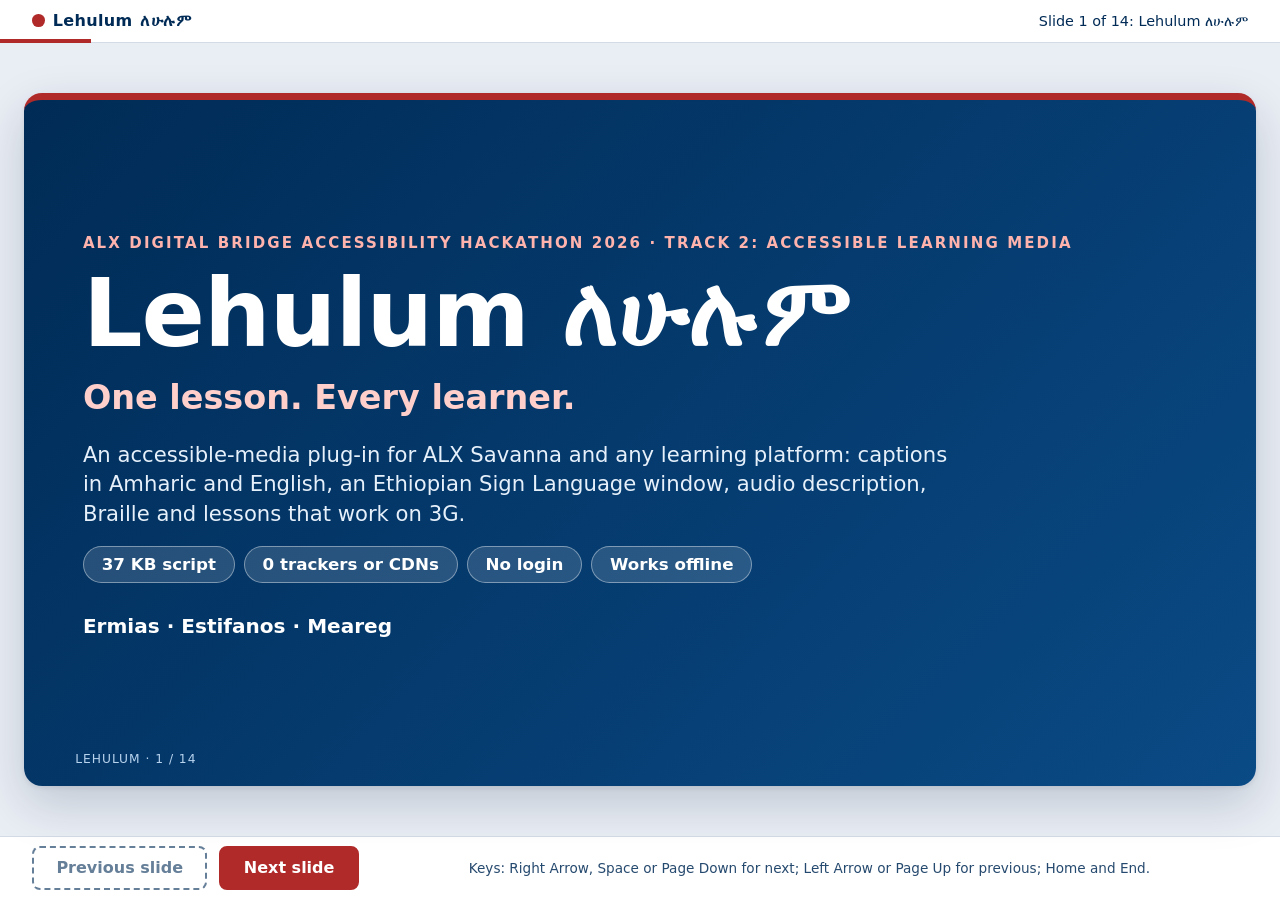
==== commit 1cfbfd3b: "Deck: first names only" ====
--- a/deck/deck.html
+++ b/deck/deck.html
@@ -31,7 +31,7 @@
       <li>No login</li>
       <li>Works offline</li>
     </ul>
-    <p class="team">Ermias Betre &middot; Estifanos Betre &middot; Meareg</p>
+    <p class="team">Ermias &middot; Estifanos &middot; Meareg</p>
   </div>
 </section>
 
@@ -282,7 +282,7 @@
     <h2 class="big-title">One lesson. Every learner.</h2>
     <p class="tagline" lang="am">ትምህርት ለሁሉም ሰው። አመሰግናለሁ!</p>
     <p class="lead">Try it now, no login: <a href="https://ermiasdesalegn.github.io/lehulum-demo/blank.html">ermiasdesalegn.github.io/lehulum-demo</a></p>
-    <p class="team">Ermias Betre &middot; Estifanos Betre &middot; Meareg</p>
+    <p class="team">Ermias &middot; Estifanos &middot; Meareg</p>
     <p class="lead">Questions and live demonstration</p>
   </div>
 </section>
